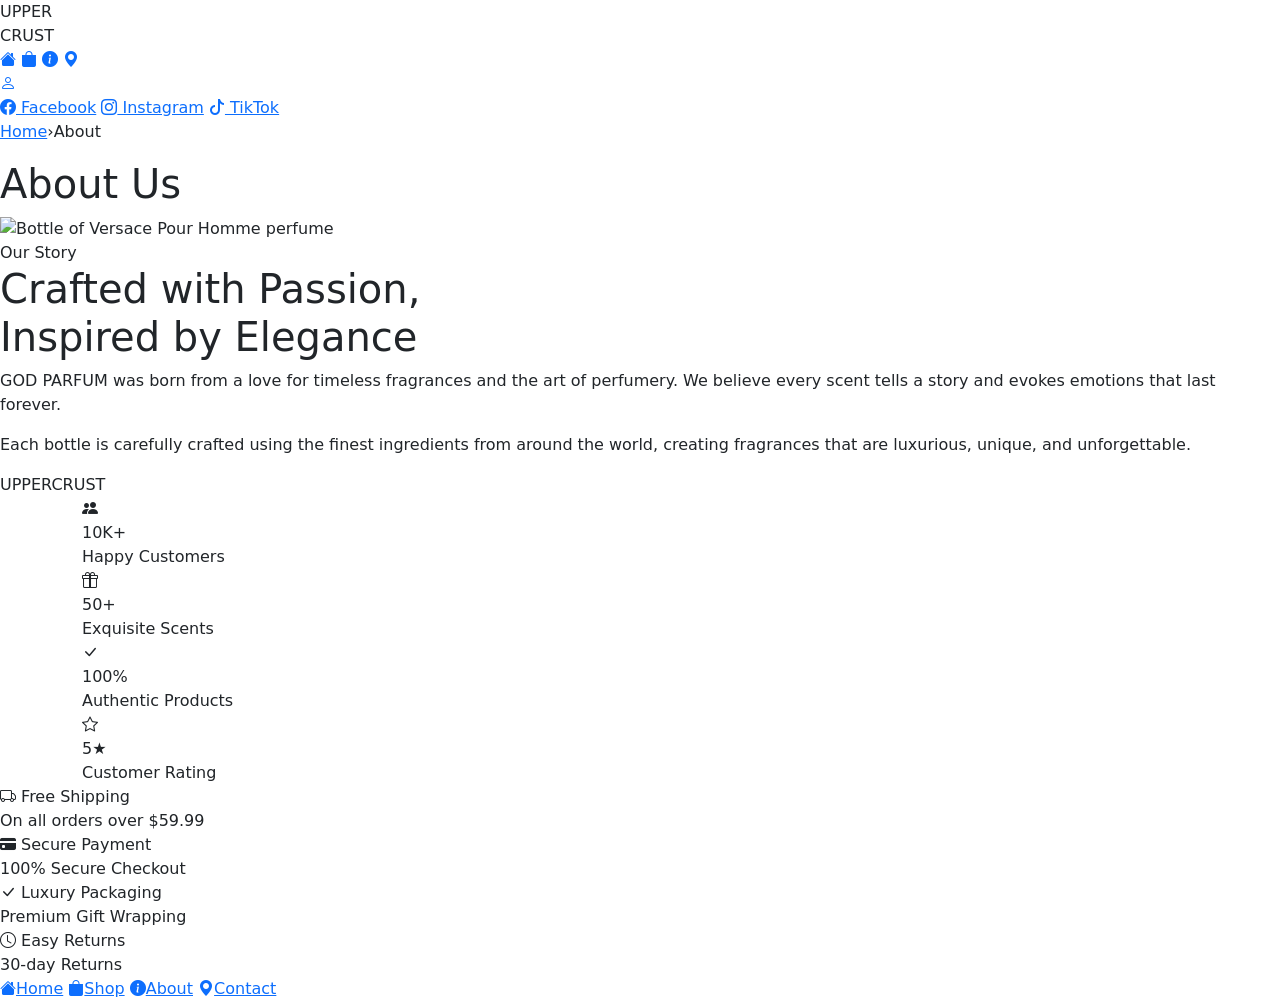
==== about.html @ 61311f9f "Add files via upload" ====
<!DOCTYPE html>
<html lang="en">
<head>
    <meta charset="UTF-8">
    <meta name="viewport" content="width=device-width, initial-scale=1.0">
    <title>ABOUT ~ Find Your Signature Scent</title>
    <link rel="preconnect" href="https://fonts.googleapis.com">
    <link rel="preconnect" href="https://fonts.gstatic.com" crossorigin>
    <link href="https://fonts.googleapis.com/css2?family=Cormorant+Garamond:wght@500;600;700&family=Jost:wght@300;400;500;600&display=swap" rel="stylesheet">
    <link href="https://fonts.googleapis.com/css2?family=Montserrat:ital,wght@0,100..900;1,100..900&family=Poppins:wght@400;500;600;700&family=Roboto:ital,wght@0,100..900;1,100..900&display=swap" rel="stylesheet">
    <link rel="stylesheet" href="https://cdn.jsdelivr.net/npm/bootstrap-icons@1.11.3/font/bootstrap-icons.min.css">
    <link href="https://cdn.jsdelivr.net/npm/bootstrap@5.3.3/dist/css/bootstrap.min.css" rel="stylesheet" integrity="sha384-QWTKZyjpPEjISv5WaRU9OFeRpok6YctnYmDr5pNlyT2bRjXh0JMhjY6hW+ALEwIH" crossorigin="anonymous">
    <link rel="stylesheet" href="./Style/styles.css">
    <link rel="stylesheet" href="./Style/index.css">
    <link rel="stylesheet" href="./Style/about.css">
</head>
<body>
    <header class="header">
        <div class="logo">
            <div class="top">UPPER</div>
            <div class="bottom">CRUST</div>
        </div>
        <nav class="main-nav">
            <a href="index.html" title="Home"><i class="bi bi-house-fill"></i></a>
            <a href="shop.html" title="Shop"><i class="bi bi-bag-fill"></i></a>
            <a href="about.html" title="About"><i class="bi bi-info-circle-fill"></i></a>
            <a href="contact.html" title="Contact"><i class="bi bi-geo-alt-fill"></i></a>
        </nav>
        <div class="icon">
            <div class="user-menu-container">
                <a href="#" class="user-acc"><i class="bi bi-person"></i></a>
                <div class="user-dropdown">
                    <a href="https://www.facebook.com" target="_blank"><i class="bi bi-facebook"></i> Facebook</a>
                    <a href="https://www.instagram.com" target="_blank"><i class="bi bi-instagram"></i> Instagram</a>
                    <a href="https://www.tiktok.com" target="_blank"><i class="bi bi-tiktok"></i> TikTok</a>
                </div>
            </div>
        </div>
    </header>

    <div class="about-container">
        <p class="move">
            <a href="index.html">Home</a><span class="next">›</span><span class="current">About</span>
        </p>
        <h1 class="page-title">About Us</h1>

        <div class="about-hero">
            <div class="about-img">
                <img src="./assets/images/Versace Pour Homme.webp" alt="Bottle of Versace Pour Homme perfume">
            </div>
            <div class="about-text">
                <span class="story">Our Story</span>
                <h1>Crafted with Passion,<br>Inspired by Elegance</h1>
                <p>GOD PARFUM was born from a love for timeless fragrances and the art of perfumery. We believe every scent tells a story and evokes emotions that last forever.</p>
                <p>Each bottle is carefully crafted using the finest ingredients from around the world, creating fragrances that are luxurious, unique, and unforgettable.</p>
                <div class="signature">UPPERCRUST</div>
            </div>
        </div>
    </div>

    <section class="stats-bar">
        <div class="container">
            <div class="stats-grid">
            <div class="stat">
                <div class="stat-icon">
                    <i class="bi bi-people-fill"></i>                
                </div>
                <div class="stat-num">10K+</div>
                <div class="stat-label">Happy Customers</div>
            </div>
            <div class="stat">
                <div class="stat-icon">
                    <i class="bi bi-gift"></i>                  
                </div>
                <div class="stat-num">50+</div>
                <div class="stat-label">Exquisite Scents</div>
            </div>
            <div class="stat">
                <div class="stat-icon">
                    <i class="bi bi-check-lg"></i>
                </div>
                <div class="stat-num">100%</div>
                <div class="stat-label">Authentic Products</div>
            </div>
            <div class="stat">
                <div class="stat-icon">
                    <i class="bi bi-star"></i>
                </div>
                <div class="stat-num">5★</div>
                <div class="stat-label">Customer Rating</div>
            </div>
            </div>
        </div>
    </section>


    <footer class="footer">
        <div class="footer-container">
            <div class="feature">
                <i class="bi bi-truck" width="26" height="26"></i>
                Free Shipping <br> On all orders over $59.99
            </div>
            <div class="feature">
                <i class="bi bi-credit-card-fill" width="26" height="26"></i>
                Secure Payment <br> 100% Secure Checkout
            </div>
            <div class="feature">
                <i class="bi bi-check-lg" width="26" height="26"></i>
                Luxury Packaging  <br> Premium Gift Wrapping
            </div>
            <div class="feature">
                <i class="bi bi-clock" width="26" height="26"></i>
                Easy Returns <br> 30-day Returns
            </div>
        </div>
    </footer>
    <nav class="bottom-nav">
        <a href="index.html" title="Home"><i class="bi bi-house-fill"></i><span>Home</span></a>
        <a href="shop.html" title="Shop"><i class="bi bi-bag-fill"></i><span>Shop</span></a>
        <a href="about.html" class="active" title="About"><i class="bi bi-info-circle-fill"></i><span>About</span></a>
        <a href="contact.html" title="Contact"><i class="bi bi-geo-alt-fill"></i><span>Contact</span></a>
    </nav>
    <script src="./javascript/main.js"></script>
    <script src="./javascript/about.js"></script>
</body>
</html>
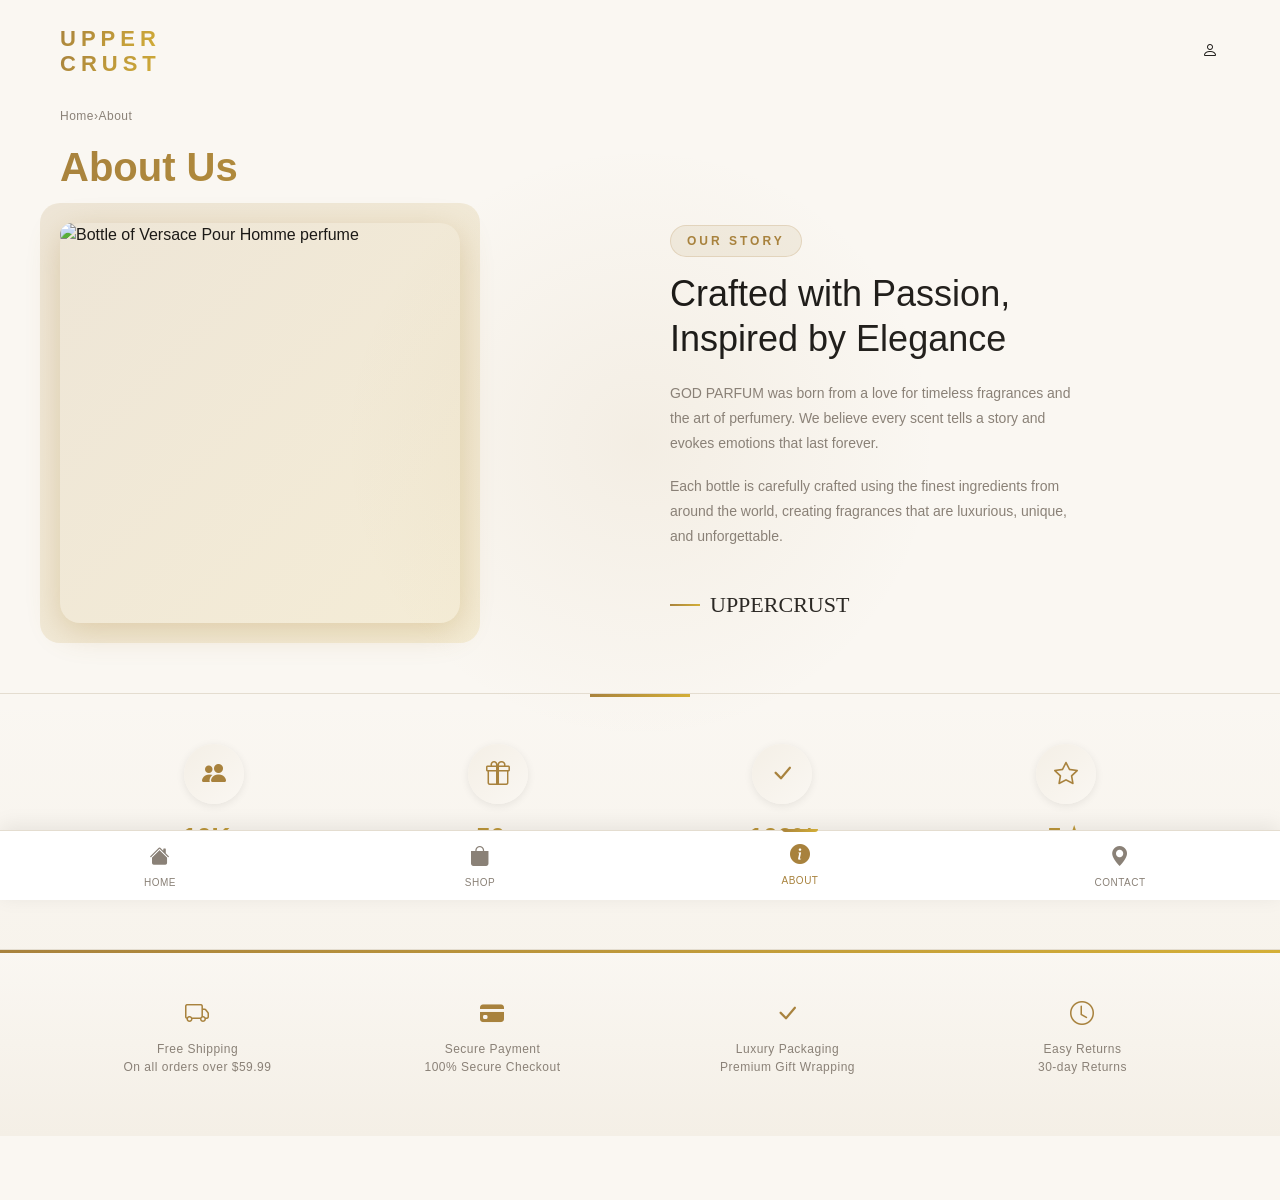
==== commit 67bfa0f5: "Fix HTML formatting and update stylesheets" ====
--- a/about.html
+++ b/about.html
@@ -10,9 +10,9 @@
     <link href="https://fonts.googleapis.com/css2?family=Montserrat:ital,wght@0,100..900;1,100..900&family=Poppins:wght@400;500;600;700&family=Roboto:ital,wght@0,100..900;1,100..900&display=swap" rel="stylesheet">
     <link rel="stylesheet" href="https://cdn.jsdelivr.net/npm/bootstrap-icons@1.11.3/font/bootstrap-icons.min.css">
     <link href="https://cdn.jsdelivr.net/npm/bootstrap@5.3.3/dist/css/bootstrap.min.css" rel="stylesheet" integrity="sha384-QWTKZyjpPEjISv5WaRU9OFeRpok6YctnYmDr5pNlyT2bRjXh0JMhjY6hW+ALEwIH" crossorigin="anonymous">
-    <link rel="stylesheet" href="./Style/styles.css">
-    <link rel="stylesheet" href="./Style/index.css">
-    <link rel="stylesheet" href="./Style/about.css">
+    <link rel="stylesheet" href="./styles.css">
+    <link rel="stylesheet" href="./index.css">
+    <link rel="stylesheet" href="./about.css">
 </head>
 <body>
     <header class="header">
@@ -120,7 +120,7 @@
         <a href="about.html" class="active" title="About"><i class="bi bi-info-circle-fill"></i><span>About</span></a>
         <a href="contact.html" title="Contact"><i class="bi bi-geo-alt-fill"></i><span>Contact</span></a>
     </nav>
-    <script src="./javascript/main.js"></script>
-    <script src="./javascript/about.js"></script>
+    <script src="./main.js"></script>
+    <script src="./about.js"></script>
 </body>
-</html>+</html>
--- a/styles.css
+++ b/styles.css
@@ -0,0 +1,576 @@
+* {
+    margin: 0;
+    padding: 0;
+    box-sizing: border-box;
+}
+
+:root {
+    --primary-gold: #a8823d;
+    --dark: #1c1a17;
+    --light: #faf7f2;
+    --gray: #8a8177;
+    --white: #ffffff;
+    --gradient-gold: linear-gradient(135deg, #a8823d 0%, #d4af37 100%);
+    --gradient-dark: linear-gradient(135deg, #1c1a17 0%, #2b2824 100%);
+    --shadow-sm: 0 2px 8px rgba(0, 0, 0, 0.08);
+    --shadow-md: 0 8px 24px rgba(0, 0, 0, 0.12);
+    --shadow-lg: 0 18px 34px -18px rgba(30, 25, 15, 0.25);
+    --shadow-gold: 0 8px 32px rgba(168, 130, 61, 0.3);
+}
+
+body {
+    font-family: "Poppins", sans-serif;
+    color: #1c1a17;
+    background: #faf7f2;
+    overflow-x: hidden;
+    scroll-behavior: smooth;
+    padding-bottom: 64px;
+}
+
+
+
+/* Header Styles */
+.header {
+    display: flex;
+    align-items: center;
+    justify-content: space-between;
+    padding: 26px 40px;
+    max-width: 1240px;
+    margin: 0 auto;
+    position: sticky;
+    top: 0;
+    z-index: 1000;
+    background: transparent;
+    transition: all 0.3s ease;
+}
+
+.header.scrolled {
+    padding: 12px 40px;
+    background: rgba(251, 245, 235, 0.95);
+    backdrop-filter: blur(10px);
+    box-shadow: var(--shadow-md);
+}
+
+.logo {
+    font-family: "Cormorant Garamond", sans-serif;
+    letter-spacing: 3px;
+    line-height: 1.15;
+    cursor: pointer;
+    transition: transform 0.3s ease;
+}
+
+.logo:hover {
+    transform: scale(1.05);
+}
+
+.logo .top {
+    font-size: 22px;
+    font-weight: 600;
+    letter-spacing: 5px;
+    background: var(--gradient-gold);
+    -webkit-background-clip: text;
+    -webkit-text-fill-color: transparent;
+    background-clip: text;
+    transition: font-size 0.3s ease, letter-spacing 0.3s ease;
+}
+
+.logo .bottom {
+    font-size: 22px;
+    font-weight: 600;
+    letter-spacing: 5px;
+    background: var(--gradient-gold);
+    -webkit-background-clip: text;
+    -webkit-text-fill-color: transparent;
+    background-clip: text;
+    transition: font-size 0.3s ease, letter-spacing 0.3s ease;
+}
+
+.header.scrolled .logo .top,
+.header.scrolled .logo .bottom {
+    font-size: 18px;
+    letter-spacing: 4px;
+}
+
+/* Hide nav from header — it lives in the bottom bar now */
+.main-nav {
+    display: none;
+}
+
+/* ── Bottom Navigation Bar ── */
+.bottom-nav {
+    position: fixed;
+    bottom: 0;
+    left: 0;
+    right: 0;
+    z-index: 2000;
+    display: flex;
+    justify-content: space-around;
+    align-items: center;
+    height: 70px;
+    background: #ffffff;
+    border-top: 1px solid #e4ddd0;
+    box-shadow: 0 -4px 20px rgba(0, 0, 0, 0.08);
+}
+
+.bottom-nav a {
+    display: flex;
+    flex-direction: column;
+    align-items: center;
+    justify-content: center;
+    gap: 3px;
+    flex: 1;
+    height: 100%;
+    color: #8a8177;
+    text-decoration: none;
+    font-size: 20px;
+    transition: color 0.25s ease, transform 0.25s ease;
+    position: relative;
+}
+
+.bottom-nav a span {
+    font-size: 10px;
+    font-family: "Poppins", sans-serif;
+    font-weight: 500;
+    letter-spacing: 0.5px;
+    text-transform: uppercase;
+}
+
+.bottom-nav a::before {
+    content: '';
+    position: absolute;
+    top: 0;
+    left: 50%;
+    transform: translateX(-50%) scaleX(0);
+    width: 36px;
+    height: 3px;
+    border-radius: 0 0 4px 4px;
+    background: var(--gradient-gold);
+    transition: transform 0.25s ease;
+}
+
+.bottom-nav a:hover,
+.bottom-nav a.active {
+    color: #a8823d;
+    transform: translateY(-2px);
+}
+
+.bottom-nav a:hover::before,
+.bottom-nav a.active::before {
+    transform: translateX(-50%) scaleX(1);
+}
+
+.icon {
+    display: flex;
+    align-items: center;
+    gap: 22px;
+}
+
+.icon a {
+    width: 18px;
+    height: 18px;
+    background: none;
+    color: #1c1a17;
+    display: flex;
+    align-items: center;
+    transition: all 0.3s ease;
+    position: relative;
+}
+
+.icon a::before {
+    content: '';
+    position: absolute;
+    inset: -8px;
+    background: var(--gradient-gold);
+    border-radius: 50%;
+    opacity: 0;
+    transform: scale(0.5);
+    transition: all 0.3s ease;
+    z-index: -1;
+}
+
+.icon a:hover::before {
+    opacity: 0.1;
+    transform: scale(1);
+}
+
+.icon a:hover {
+    color: #a8823d;
+    transform: translateY(-2px);
+}
+
+.user-menu-container {
+    position: relative;
+}
+
+.user-dropdown {
+    position: absolute;
+    top: calc(100% + 20px);
+    right: 0;
+    background: #fff;
+    border-radius: 12px;
+    box-shadow: var(--shadow-md);
+    border: 1px solid #e4ddd0;
+    width: 200px;
+    padding: 10px;
+    z-index: 1001;
+    opacity: 0;
+    visibility: hidden;
+    transform: translateY(10px);
+    transition: all 0.3s ease;
+}
+
+.user-dropdown.active {
+    opacity: 1;
+    visibility: visible;
+    transform: translateY(0);
+}
+
+.user-dropdown::before {
+    content: '';
+    position: absolute;
+    top: -6px;
+    right: 15px;
+    width: 12px;
+    height: 12px;
+    background: #fff;
+    border-top: 1px solid #e4ddd0;
+    border-left: 1px solid #e4ddd0;
+    transform: rotate(45deg);
+}
+
+.user-dropdown a {
+    display: flex;
+    align-items: center;
+    gap: 12px;
+    padding: 12px 16px;
+    font-size: 14px;
+    color: #2b2824;
+    text-decoration: none;
+    border-radius: 8px;
+    transition: all 0.3s ease;
+}
+
+.user-dropdown a:hover {
+    background: #faf7f2;
+    color: var(--primary-gold);
+    transform: translateX(5px);
+}
+
+.move {
+    font-size: 12px;
+    color: #8a8177;
+    letter-spacing: 0.5px;
+    margin: 4px 0 18px;
+}
+
+.move a {
+    text-decoration: none;
+    color: #8a8177;
+    transition: color 0.3s ease;
+}
+
+.move a:hover {
+    color: #a8823d;
+}
+
+.page-title {
+    font-family: "Cormorant Garamond", sans-serif;
+    font-size: 40px;
+    font-weight: 600;
+    margin: 6px 0 2px;
+    background: var(--gradient-gold);
+    -webkit-background-clip: text;
+    -webkit-text-fill-color: transparent;
+    background-clip: text;
+}
+
+/* Footer Styles */
+.footer {
+    border-top: 1px solid #e4ddd0;
+    padding: 26px 0 40px;
+    background: linear-gradient(to bottom, #faf7f2, #f4efe6);
+    position: relative;
+    overflow: hidden;
+}
+
+.footer::before {
+    content: '';
+    position: absolute;
+    top: 0;
+    left: 0;
+    right: 0;
+    height: 3px;
+    background: var(--gradient-gold);
+}
+
+.footer-container {
+    display: grid;
+    grid-template-columns: repeat(4, 1fr);
+    gap: 20px;
+    text-align: center;
+    max-width: 1240px;
+    margin: 0 auto;
+    padding: 0 40px;
+}
+
+.footer .feature {
+    font-size: 12px;
+    color: #8a8177;
+    letter-spacing: 0.5px;
+    display: flex;
+    flex-direction: column;
+    align-items: center;
+    gap: 8px;
+    padding: 20px;
+    border-radius: 8px;
+    transition: all 0.3s ease;
+    position: relative;
+}
+
+.footer .feature::before {
+    content: '';
+    position: absolute;
+    inset: 0;
+    background: var(--gradient-gold);
+    border-radius: 8px;
+    opacity: 0;
+    transform: scale(0.9);
+    transition: all 0.3s ease;
+    z-index: -1;
+}
+
+.footer .feature:hover::before {
+    opacity: 0.05;
+    transform: scale(1);
+}
+
+.footer .feature:hover {
+    transform: translateY(-5px);
+    color: #1c1a17;
+}
+
+.footer .feature i {
+    color: #a8823d;
+    font-size: 24px;
+    transition: all 0.3s ease;
+}
+
+.footer .feature:hover i {
+    transform: scale(1.2) rotate(5deg);
+    color: #d4af37;
+}
+
+/* Animations */
+@keyframes fadeInUp {
+    from {
+        opacity: 0;
+        transform: translateY(30px);
+    }
+    to {
+        opacity: 1;
+        transform: translateY(0);
+    }
+}
+
+@keyframes fadeInLeft {
+    from {
+        opacity: 0;
+        transform: translateX(-30px);
+    }
+    to {
+        opacity: 1;
+        transform: translateX(0);
+    }
+}
+
+@keyframes fadeInRight {
+    from {
+        opacity: 0;
+        transform: translateX(30px);
+    }
+    to {
+        opacity: 1;
+        transform: translateX(0);
+    }
+}
+
+@keyframes shimmer {
+    0% {
+        background-position: -1000px 0;
+    }
+    100% {
+        background-position: 1000px 0;
+    }
+}
+
+@keyframes float {
+    0%, 100% {
+        transform: translateY(0);
+    }
+    50% {
+        transform: translateY(-10px);
+    }
+}
+
+@keyframes pulse {
+    0%, 100% {
+        transform: scale(1);
+    }
+    50% {
+        transform: scale(1.05);
+    }
+}
+
+/* Utility Classes */
+.fade-in-up {
+    animation: fadeInUp 0.8s ease-out;
+}
+
+.fade-in-left {
+    animation: fadeInLeft 0.8s ease-out;
+}
+
+.fade-in-right {
+    animation: fadeInRight 0.8s ease-out;
+}
+
+/* Button Enhancements */
+.btn {
+    position: relative;
+    overflow: hidden;
+    transition: all 0.3s ease;
+    z-index: 1;
+}
+
+.btn::before {
+    content: '';
+    position: absolute;
+    top: 50%;
+    left: 50%;
+    width: 0;
+    height: 0;
+    border-radius: 50%;
+    background: rgba(255, 255, 255, 0.2);
+    transform: translate(-50%, -50%);
+    transition: width 0.6s, height 0.6s;
+    z-index: -1;
+}
+
+.btn:hover::before {
+    width: 300px;
+    height: 300px;
+}
+
+.btn:active {
+    transform: scale(0.95);
+}
+
+/* Link Hover Effects */
+a {
+    position: relative;
+}
+
+/* Card Hover Effects */
+.product-card,
+.feature-card {
+    position: relative;
+}
+
+.product-card::before,
+.feature-card::before {
+    content: '';
+    position: absolute;
+    inset: 0;
+    background: var(--gradient-gold);
+    opacity: 0;
+    transition: opacity 0.3s ease;
+    z-index: 0;
+    pointer-events: none;
+}
+
+.product-card:hover::before,
+.feature-card:hover::before {
+    opacity: 0.03;
+}
+
+/* Image Hover Zoom */
+.product-img img,
+.feature-img img,
+.hero-img img {
+    transition: transform 0.5s ease;
+}
+
+.product-card:hover .product-img img,
+.feature-card:hover .feature-img img {
+    transform: scale(1.08);
+}
+
+/* Loading Animation */
+.loading {
+    position: fixed;
+    inset: 0;
+    background: var(--light);
+    display: flex;
+    align-items: center;
+    justify-content: center;
+    z-index: 9999;
+    transition: opacity 0.5s ease, visibility 0.5s ease;
+}
+
+.loading.hidden {
+    opacity: 0;
+    visibility: hidden;
+}
+
+.loading-spinner {
+    width: 50px;
+    height: 50px;
+    border: 3px solid #e4ddd0;
+    border-top-color: var(--primary-gold);
+    border-radius: 50%;
+    animation: spin 1s linear infinite;
+}
+
+@keyframes spin {
+    to {
+        transform: rotate(360deg);
+    }
+}
+
+/* Responsive Design */
+@media (max-width: 768px) {
+    .header {
+        flex-wrap: wrap;
+        padding: 20px;
+    }
+
+    .main-nav {
+        order: 3;
+        width: 100%;
+        justify-content: center;
+        gap: 20px;
+        margin-top: 20px;
+    }
+
+    .hero-container {
+        grid-template-columns: 1fr;
+    }
+
+    .product-grid {
+        grid-template-columns: repeat(2, 1fr);
+    }
+
+    .footer-container {
+        grid-template-columns: repeat(2, 1fr);
+    }
+}
+
+@media (max-width: 480px) {
+    .product-grid {
+        grid-template-columns: 1fr;
+    }
+
+    .footer-container {
+        grid-template-columns: 1fr;
+    }
+}
--- a/index.css
+++ b/index.css
@@ -0,0 +1,640 @@
+.hero {
+    padding: 10px 40px 60px;
+    max-width: 1240px;
+    margin: 0 auto;
+    position: relative;
+}
+
+.hero-container {
+    display: grid;
+    grid-template-columns: 1fr 1fr;
+    gap: 40px;
+    align-items: center;
+    background: linear-gradient(120deg, #faf7f2, #f4efe6);
+    border-radius: 20px;
+    overflow: hidden;
+    position: relative;
+    box-shadow: var(--shadow-lg);
+    animation: fadeInUp 1s ease-out;
+}
+
+.hero-container::before {
+    content: '';
+    position: absolute;
+    top: -50%;
+    right: -50%;
+    width: 200%;
+    height: 200%;
+    background: radial-gradient(circle, rgba(168, 130, 61, 0.08) 0%, transparent 70%);
+    animation: float 6s ease-in-out infinite;
+    pointer-events: none;
+}
+
+.hero-text {
+    padding: 40px 10px 10px 40px;
+    position: relative;
+    z-index: 2;
+    animation: fadeInLeft 1s ease-out;
+}
+
+.hero-text span {
+    color: #a8823d;
+    font-size: 12px;
+    letter-spacing: 3px;
+    text-transform: uppercase;
+    margin-bottom: 14px;
+    display: block;
+    font-weight: 600;
+    animation: fadeInUp 0.8s ease-out 0.2s both;
+}
+
+.hero-text h1 {
+    font-family: "Cormorant Garamond", sans-serif;
+    font-size: 50px;
+    line-height: 1;
+    font-weight: 600;
+    margin: 0 0 18px;
+    text-transform: uppercase;
+    background: var(--gradient-dark);
+    -webkit-background-clip: text;
+    -webkit-text-fill-color: transparent;
+    background-clip: text;
+    animation: fadeInUp 0.8s ease-out 0.4s both;
+}
+
+.hero-text .hero-line {
+    width: 60px;
+    height: 2px;
+    background: var(--gradient-gold);
+    margin: 0 0 20px;
+    border: none;
+    animation: fadeInUp 0.8s ease-out 0.6s both;
+    position: relative;
+}
+
+.hero-text .hero-line::after {
+    content: '';
+    position: absolute;
+    top: 0;
+    left: 0;
+    width: 100%;
+    height: 100%;
+    background: var(--gradient-gold);
+    animation: shimmer 2s infinite;
+}
+
+.hero-text p {
+    color: #8a8177;
+    font-size: 15px;
+    line-height: 1.7;
+    max-width: 380px;
+    margin: 0 0 30px;
+    animation: fadeInUp 0.8s ease-out 0.8s both;
+}
+
+.hero-text .btn {
+    font-weight: 600;
+    padding: 14px 32px;
+    background: var(--gradient-dark);
+    color: #faf7f2;
+    border: none;
+    border-radius: 8px;
+    font-size: 14px;
+    letter-spacing: 1px;
+    text-transform: uppercase;
+    box-shadow: var(--shadow-md);
+    animation: fadeInUp 0.8s ease-out 1s both;
+    position: relative;
+    overflow: hidden;
+}
+
+.hero-text .btn::before {
+    content: '';
+    position: absolute;
+    top: 50%;
+    left: 50%;
+    width: 0;
+    height: 0;
+    border-radius: 50%;
+    background: var(--gradient-gold);
+    transform: translate(-50%, -50%);
+    transition: width 0.6s, height 0.6s;
+    z-index: -1;
+}
+
+.hero-text .btn:hover::before {
+    width: 400px;
+    height: 400px;
+}
+
+.hero-text .btn:hover {
+    box-shadow: var(--shadow-gold);
+    transform: translateY(-2px);
+}
+
+.hero-right {
+    position: relative;
+    animation: fadeInRight 1s ease-out;
+}
+
+.hero-right .hero-img {
+    width: 400px;
+    height: 400px;
+    margin: 0 auto;
+    position: relative;
+    border-radius: 50%;
+    overflow: hidden;
+    box-shadow: var(--shadow-gold);
+    animation: float 4s ease-in-out infinite;
+}
+
+.hero-right .hero-img::before {
+    content: '';
+    position: absolute;
+    inset: -10px;
+    border-radius: 50%;
+    background: var(--gradient-gold);
+    opacity: 0.2;
+    animation: pulse 2s ease-in-out infinite;
+    z-index: -1;
+}
+
+.hero-right .hero-img img {
+    width: 100%;
+    height: 100%;
+    object-fit: cover;
+    box-shadow: 0 0 2px rgba(0, 0, 0, 0.02);
+    transition: transform 0.5s ease;
+}
+
+.hero-right:hover .hero-img img {
+    transform: scale(1.1);
+}
+
+.feature-container {
+    max-width: 1240px;
+    margin: 0 auto;
+    padding: 0 40px;
+}
+
+.feature-title {
+    text-align: center;
+    margin: 70px 0 40px;
+    animation: fadeInUp 0.8s ease-out;
+}
+
+.feature-title h2 {
+    font-family: "Cormorant Garamond", sans-serif;
+    font-size: 30px;
+    letter-spacing: 2px;
+    font-weight: 600;
+    margin: 0 0 8px;
+    background: var(--gradient-gold);
+    -webkit-background-clip: text;
+    -webkit-text-fill-color: transparent;
+    background-clip: text;
+}
+
+.feature-title .line {
+    width: 46px;
+    height: 2px;
+    background: var(--gradient-gold);
+    border: none;
+    margin: 0 auto;
+    position: relative;
+}
+
+.feature-title .line::after {
+    content: '';
+    position: absolute;
+    top: 0;
+    left: 0;
+    width: 100%;
+    height: 100%;
+    background: var(--gradient-gold);
+    animation: shimmer 2s infinite;
+}
+
+.feature-container .feature-flex {
+    display: flex;
+    justify-content: space-evenly;
+    align-items: center;
+    gap: 30px;
+}
+
+.feature-flex .feature-card {
+    display: flex;
+    flex-direction: column;
+    gap: 20px;
+    text-decoration: none;
+    text-align: center;
+    color: #1c1a17;
+    padding: 20px;
+    border-radius: 16px;
+    background: #fff;
+    box-shadow: var(--shadow-sm);
+    transition: all 0.4s ease;
+    position: relative;
+    overflow: hidden;
+    flex: 1;
+    max-width: 350px;
+}
+
+.feature-card::before {
+    content: '';
+    position: absolute;
+    top: -50%;
+    left: -50%;
+    width: 200%;
+    height: 200%;
+    background: radial-gradient(circle, rgba(168, 130, 61, 0.1) 0%, transparent 70%);
+    opacity: 0;
+    transition: opacity 0.4s ease;
+}
+
+.feature-card:hover::before {
+    opacity: 1;
+}
+
+.feature-card:hover {
+    transform: translateY(-10px);
+    box-shadow: var(--shadow-lg);
+}
+
+.feature-card .feature-img {
+    width: 100%;
+    height: 300px;
+    border-radius: 12px;
+    overflow: hidden;
+    position: relative;
+}
+
+.feature-card .feature-img::after {
+    content: '';
+    position: absolute;
+    inset: 0;
+    background: linear-gradient(to bottom, transparent 60%, rgba(0, 0, 0, 0.3) 100%);
+    opacity: 0;
+    transition: opacity 0.4s ease;
+}
+
+.feature-card:hover .feature-img::after {
+    opacity: 1;
+}
+
+.feature-card .feature-img img {
+    width: 100%;
+    height: 100%;
+    object-fit: cover;
+    background: transparent;
+    transition: transform 0.6s ease;
+}
+
+.feature-card:hover .feature-img img {
+    transform: scale(1.1);
+}
+
+.feature-card h3 {
+    font-family: "Cormorant Garamond", sans-serif;
+    font-size: 17px;
+    letter-spacing: 2px;
+    margin: 0 0 4px;
+    position: relative;
+    z-index: 1;
+}
+
+.feature-card .explore {
+    font-size: 12px;
+    color: #a8823d;
+    letter-spacing: 1px;
+    font-weight: 600;
+    position: relative;
+    z-index: 1;
+    transition: all 0.3s ease;
+}
+
+.feature-card:hover .explore {
+    letter-spacing: 2px;
+    color: #d4af37;
+}
+
+.product-grid {
+    display: grid;
+    grid-template-columns: repeat(4, 1fr);
+    gap: 24px;
+    margin-bottom: 18px;
+}
+
+.product-card {
+    display: flex;
+    flex-direction: column;
+    align-items: start;
+    gap: 12px;
+    background: #fff;
+    border: 1px solid #e4ddd0;
+    border-radius: 12px;
+    overflow: hidden;
+    transition: all 0.4s ease;
+    position: relative;
+    box-shadow: var(--shadow-sm);
+}
+
+.product-card::before {
+    content: '';
+    position: absolute;
+    top: 0;
+    left: 0;
+    right: 0;
+    height: 3px;
+    background: var(--gradient-gold);
+    transform: scaleX(0);
+    transition: transform 0.4s ease;
+}
+
+.product-card:hover::before {
+    transform: scaleX(1);
+}
+
+.product-card:hover {
+    box-shadow: var(--shadow-lg);
+    transform: translateY(-8px);
+    border-color: #d4af37;
+}
+
+.product-card .product-img {
+    width: 100%;
+    height: 300px;
+    overflow: hidden;
+    position: relative;
+    background: #faf7f2;
+}
+
+.product-card .product-img::after {
+    content: '';
+    position: absolute;
+    inset: 0;
+    background: linear-gradient(to bottom, transparent 70%, rgba(0, 0, 0, 0.05) 100%);
+    opacity: 0;
+    transition: opacity 0.4s ease;
+}
+
+.product-card:hover .product-img::after {
+    opacity: 1;
+}
+
+.product-card .product-img img {
+    width: 100%;
+    height: 100%;
+    object-fit: contain;
+    background: #faf7f2;
+    transition: transform 0.6s ease;
+}
+
+.product-card:hover .product-img img {
+    transform: scale(1.08);
+}
+
+.product-info {
+    padding: 16px 18px;
+    position: relative;
+    z-index: 1;
+}
+
+.product-info h3 {
+    font-family: "Poppins", sans-serif;
+    font-size: 15px;
+    font-weight: 600;
+    margin-bottom: 8px;
+    letter-spacing: 0.5px;
+    transition: color 0.3s ease;
+}
+
+.product-card:hover .product-info h3 {
+    color: #a8823d;
+}
+
+.product-info .stars {
+    color: #c9a45f;
+    font-size: 12px;
+    letter-spacing: 2px;
+    margin-bottom: 8px;
+    transition: transform 0.3s ease;
+}
+
+.product-card:hover .stars {
+    transform: scale(1.1);
+}
+
+.product-info .price {
+    font-family: "Poppins", sans-serif;
+    font-size: 15px;
+    font-weight: 600;
+    background: var(--gradient-gold);
+    -webkit-background-clip: text;
+    -webkit-text-fill-color: transparent;
+    background-clip: text;
+}
+
+.view-all {
+    text-align: center;
+    margin: 44px 0 20px;
+    animation: fadeInUp 0.8s ease-out;
+}
+
+.view-all .view-all-btn {
+    font-family: "Cormorant Garamond", sans-serif;
+    font-size: 20px;
+    border: 2px solid #8a8177;
+    border-radius: 8px;
+    text-decoration: none;
+    color: #1c1a17;
+    padding: 12px 28px;
+    font-weight: 500;
+    transition: all 0.4s ease;
+    position: relative;
+    overflow: hidden;
+    background: transparent;
+    display: inline-block;
+}
+
+.view-all-btn::before {
+    content: '';
+    position: absolute;
+    top: 50%;
+    left: 50%;
+    width: 0;
+    height: 0;
+    border-radius: 50%;
+    background: var(--gradient-gold);
+    transform: translate(-50%, -50%);
+    transition: width 0.6s, height 0.6s;
+    z-index: -1;
+}
+
+.view-all-btn:hover::before {
+    width: 400px;
+    height: 400px;
+}
+
+.view-all-btn:hover {
+    background: var(--gradient-gold);
+    color: #fff;
+    border-color: #a8823d;
+    transform: translateY(-3px);
+    box-shadow: var(--shadow-gold);
+}
+
+.view-all-btn:active {
+    transform: translateY(-1px);
+}
+
+/* Scroll Animations */
+@keyframes fadeInUp {
+    from {
+        opacity: 0;
+        transform: translateY(30px);
+    }
+    to {
+        opacity: 1;
+        transform: translateY(0);
+    }
+}
+
+@keyframes fadeInLeft {
+    from {
+        opacity: 0;
+        transform: translateX(-30px);
+    }
+    to {
+        opacity: 1;
+        transform: translateX(0);
+    }
+}
+
+@keyframes fadeInRight {
+    from {
+        opacity: 0;
+        transform: translateX(30px);
+    }
+    to {
+        opacity: 1;
+        transform: translateX(0);
+    }
+}
+
+@keyframes shimmer {
+    0% {
+        background-position: -1000px 0;
+    }
+    100% {
+        background-position: 1000px 0;
+    }
+}
+
+@keyframes float {
+    0%, 100% {
+        transform: translateY(0);
+    }
+    50% {
+        transform: translateY(-10px);
+    }
+}
+
+@keyframes pulse {
+    0%, 100% {
+        transform: scale(1);
+    }
+    50% {
+        transform: scale(1.05);
+    }
+}
+
+/* Responsive Design */
+@media (max-width: 1024px) {
+    .product-grid {
+        grid-template-columns: repeat(2, 1fr);
+    }
+}
+
+@media (max-width: 768px) {
+    .hero {
+        padding: 10px 20px 40px;
+    }
+
+    .hero-container {
+        grid-template-columns: 1fr;
+        gap: 30px;
+    }
+
+    .hero-text {
+        padding: 30px 20px;
+        text-align: center;
+    }
+
+    .hero-text h1 {
+        font-size: 36px;
+    }
+
+    .hero-right .hero-img {
+        width: 280px;
+        height: 280px;
+    }
+
+    .feature-container {
+        padding: 0 20px;
+    }
+
+    .feature-flex {
+        flex-direction: column;
+    }
+
+    .feature-flex .feature-card {
+        max-width: 100%;
+    }
+
+    .product-grid {
+        grid-template-columns: repeat(2, 1fr);
+        gap: 16px;
+    }
+
+    .feature-card .feature-img,
+    .product-card .product-img {
+        height: 220px;
+    }
+
+    .footer-container {
+        grid-template-columns: repeat(2, 1fr);
+    }
+}
+
+@media (max-width: 480px) {
+    .hero-text h1 {
+        font-size: 28px;
+    }
+
+    .hero-right .hero-img {
+        width: 220px;
+        height: 220px;
+    }
+
+    .product-grid {
+        grid-template-columns: repeat(2, 1fr);
+    }
+
+    .feature-card .feature-img {
+        height: 220px;
+    }
+
+    .product-card .product-img {
+        height: 260px;
+    }
+
+    .footer-container {
+        grid-template-columns: 1fr;
+    }
+
+    .main-nav {
+        gap: 15px;
+        font-size: 11px;
+    }
+}
--- a/about.css
+++ b/about.css
@@ -0,0 +1,680 @@
+.about-container {
+    max-width: 1240px;
+    margin: 0 auto;
+    padding: 0 40px;
+    animation: fadeInUp 0.8s ease-out;
+}
+
+.about-hero {
+    display: grid;
+    grid-template-columns: 1fr 1fr;
+    gap: 60px;
+    align-items: center;
+    padding: 30px 0 70px;
+    position: relative;
+}
+
+.about-hero::before {
+    content: '';
+    position: absolute;
+    top: 50%;
+    left: 50%;
+    transform: translate(-50%, -50%);
+    width: 600px;
+    height: 600px;
+    background: radial-gradient(circle, rgba(168, 130, 61, 0.08) 0%, transparent 70%);
+    pointer-events: none;
+    z-index: -1;
+}
+
+.about-img {
+    width: 100%;
+    max-width: 400px;
+    height: 400px;
+    position: relative;
+    animation: fadeInLeft 1s ease-out;
+}
+
+.about-img::before {
+    content: '';
+    position: absolute;
+    inset: -20px;
+    border-radius: 20px;
+    background: var(--gradient-gold);
+    opacity: 0.15;
+    z-index: -1;
+    animation: float 4s ease-in-out infinite;
+}
+
+.about-img::after {
+    content: '';
+    position: absolute;
+    inset: 0;
+    border-radius: 20px;
+    box-shadow: var(--shadow-gold);
+    z-index: -2;
+}
+
+.about-img img {
+    width: 100%;
+    height: 100%;
+    object-fit: cover;
+    border-radius: 20px;
+    box-shadow: var(--shadow-lg);
+    transition: transform 0.6s ease;
+}
+
+.about-img:hover img {
+    transform: scale(1.05) rotate(1deg);
+}
+
+.about-text {
+    animation: fadeInRight 1s ease-out;
+}
+
+.about-text .story {
+    display: inline-block;
+    color: #a8823d;
+    font-size: 12px;
+    letter-spacing: 3px;
+    text-transform: uppercase;
+    margin-bottom: 14px;
+    font-weight: 600;
+    padding: 6px 16px;
+    background: rgba(168, 130, 61, 0.1);
+    border-radius: 20px;
+    border: 1px solid rgba(168, 130, 61, 0.2);
+}
+
+.about-text h1 {
+    font-family: "Cormorant Garamond", sans-serif;
+    font-size: 36px;
+    line-height: 1.25;
+    margin: 0 0 20px;
+    background: var(--gradient-dark);
+    -webkit-background-clip: text;
+    -webkit-text-fill-color: transparent;
+    background-clip: text;
+}
+
+.about-text p {
+    color: #8a8177;
+    line-height: 1.8;
+    font-size: 14px;
+    margin-bottom: 18px;
+    max-width: 420px;
+    transition: color 0.3s ease;
+}
+
+.about-text p:hover {
+    color: #1c1a17;
+}
+
+.about-text .signature {
+    font-family: "Brush Script Mt", cursive;
+    font-size: 22px;
+    margin-top: 20px;
+    color: #2b2824;
+    display: inline-block;
+    position: relative;
+    padding-left: 40px;
+}
+
+.about-text .signature::before {
+    content: '';
+    position: absolute;
+    left: 0;
+    top: 50%;
+    width: 30px;
+    height: 2px;
+    background: var(--gradient-gold);
+}
+
+.stats-bar {
+    border-top: 1px solid #e4ddd0;
+    padding: 50px 0 70px;
+    position: relative;
+    background: linear-gradient(to bottom, transparent, rgba(168, 130, 61, 0.03));
+}
+
+.stats-bar::before {
+    content: '';
+    position: absolute;
+    top: 0;
+    left: 50%;
+    transform: translateX(-50%);
+    width: 100px;
+    height: 3px;
+    background: var(--gradient-gold);
+}
+
+.stats-grid {
+    display: grid;
+    grid-template-columns: repeat(4, 1fr);
+    gap: 20px;
+    text-align: center;
+}
+
+.stat-item {
+    padding: 20px;
+    border-radius: 12px;
+    transition: all 0.4s ease;
+    position: relative;
+    overflow: hidden;
+}
+
+.stat-item::before {
+    content: '';
+    position: absolute;
+    inset: 0;
+    background: var(--gradient-gold);
+    opacity: 0;
+    transition: opacity 0.4s ease;
+    z-index: 0;
+}
+
+.stat-item:hover::before {
+    opacity: 0.05;
+}
+
+.stat-item:hover {
+    transform: translateY(-8px);
+}
+
+.stat-icon {
+    width: 60px;
+    height: 60px;
+    border-radius: 50%;
+    background: linear-gradient(135deg, #f4efe6, #faf7f2);
+    display: flex;
+    align-items: center;
+    justify-content: center;
+    margin: 0 auto 14px;
+    color: #a8823d;
+    font-size: 24px;
+    position: relative;
+    z-index: 1;
+    box-shadow: var(--shadow-sm);
+    transition: all 0.4s ease;
+}
+
+.stat-item:hover .stat-icon {
+    background: var(--gradient-gold);
+    color: #fff;
+    transform: scale(1.1) rotate(5deg);
+    box-shadow: var(--shadow-gold);
+}
+
+.stat-num {
+    font-family: "Cormorant Garamond", sans-serif;
+    font-size: 26px;
+    font-weight: 600;
+    background: var(--gradient-gold);
+    -webkit-background-clip: text;
+    -webkit-text-fill-color: transparent;
+    background-clip: text;
+    position: relative;
+    z-index: 1;
+}
+
+.stat-label {
+    font-size: 12px;
+    color: #8a8177;
+    letter-spacing: 0.5px;
+    margin-top: 4px;
+    position: relative;
+    z-index: 1;
+    transition: color 0.3s ease;
+}
+
+.stat-item:hover .stat-label {
+    color: #1c1a17;
+}
+
+/* Values Section */
+.values-section {
+    padding: 70px 0;
+    text-align: center;
+}
+
+.values-title {
+    font-family: "Cormorant Garamond", sans-serif;
+    font-size: 30px;
+    letter-spacing: 2px;
+    font-weight: 600;
+    margin: 0 0 8px;
+    background: var(--gradient-gold);
+    -webkit-background-clip: text;
+    -webkit-text-fill-color: transparent;
+    background-clip: text;
+    animation: fadeInUp 0.8s ease-out;
+}
+
+.values-subtitle {
+    color: #8a8177;
+    font-size: 14px;
+    margin-bottom: 50px;
+    animation: fadeInUp 0.8s ease-out 0.2s both;
+}
+
+.values-grid {
+    display: grid;
+    grid-template-columns: repeat(3, 1fr);
+    gap: 30px;
+}
+
+.value-card {
+    padding: 40px 30px;
+    background: #fff;
+    border-radius: 16px;
+    box-shadow: var(--shadow-sm);
+    border: 1px solid #e4ddd0;
+    transition: all 0.4s ease;
+    position: relative;
+    overflow: hidden;
+}
+
+.value-card::before {
+    content: '';
+    position: absolute;
+    top: 0;
+    left: 0;
+    right: 0;
+    height: 4px;
+    background: var(--gradient-gold);
+    transform: scaleX(0);
+    transition: transform 0.4s ease;
+}
+
+.value-card:hover::before {
+    transform: scaleX(1);
+}
+
+.value-card:hover {
+    transform: translateY(-10px);
+    box-shadow: var(--shadow-lg);
+    border-color: #d4af37;
+}
+
+.value-icon {
+    width: 70px;
+    height: 70px;
+    margin: 0 auto 20px;
+    background: linear-gradient(135deg, #f4efe6, #faf7f2);
+    border-radius: 50%;
+    display: flex;
+    align-items: center;
+    justify-content: center;
+    font-size: 32px;
+    color: #a8823d;
+    transition: all 0.4s ease;
+}
+
+.value-card:hover .value-icon {
+    background: var(--gradient-gold);
+    color: #fff;
+    transform: scale(1.1) rotate(10deg);
+    box-shadow: var(--shadow-gold);
+}
+
+.value-card h3 {
+    font-family: "Cormorant Garamond", sans-serif;
+    font-size: 20px;
+    margin-bottom: 12px;
+    letter-spacing: 1px;
+    transition: color 0.3s ease;
+}
+
+.value-card:hover h3 {
+    color: #a8823d;
+}
+
+.value-card p {
+    color: #8a8177;
+    font-size: 13px;
+    line-height: 1.7;
+}
+
+/* Team Section */
+.team-section {
+    padding: 70px 0;
+    text-align: center;
+}
+
+.team-title {
+    font-family: "Cormorant Garamond", sans-serif;
+    font-size: 30px;
+    letter-spacing: 2px;
+    font-weight: 600;
+    margin: 0 0 8px;
+    background: var(--gradient-gold);
+    -webkit-background-clip: text;
+    -webkit-text-fill-color: transparent;
+    background-clip: text;
+    animation: fadeInUp 0.8s ease-out;
+}
+
+.team-subtitle {
+    color: #8a8177;
+    font-size: 14px;
+    margin-bottom: 50px;
+    animation: fadeInUp 0.8s ease-out 0.2s both;
+}
+
+.team-grid {
+    display: grid;
+    grid-template-columns: repeat(4, 1fr);
+    gap: 30px;
+}
+
+.team-card {
+    background: #fff;
+    border-radius: 16px;
+    overflow: hidden;
+    box-shadow: var(--shadow-sm);
+    border: 1px solid #e4ddd0;
+    transition: all 0.4s ease;
+    position: relative;
+}
+
+.team-card::before {
+    content: '';
+    position: absolute;
+    top: 0;
+    left: 0;
+    right: 0;
+    height: 4px;
+    background: var(--gradient-gold);
+    transform: scaleX(0);
+    transition: transform 0.4s ease;
+}
+
+.team-card:hover::before {
+    transform: scaleX(1);
+}
+
+.team-card:hover {
+    transform: translateY(-10px);
+    box-shadow: var(--shadow-lg);
+    border-color: #d4af37;
+}
+
+.team-img {
+    width: 100%;
+    height: 250px;
+    overflow: hidden;
+    position: relative;
+    background: #f4efe6;
+}
+
+.team-img img {
+    width: 100%;
+    height: 100%;
+    object-fit: cover;
+    transition: transform 0.6s ease;
+}
+
+.team-card:hover .team-img img {
+    transform: scale(1.1);
+}
+
+.team-info {
+    padding: 20px;
+    text-align: center;
+}
+
+.team-info h3 {
+    font-family: "Cormorant Garamond", sans-serif;
+    font-size: 18px;
+    margin-bottom: 4px;
+    transition: color 0.3s ease;
+}
+
+.team-card:hover .team-info h3 {
+    color: #a8823d;
+}
+
+.team-info .role {
+    font-size: 12px;
+    color: #a8823d;
+    letter-spacing: 1px;
+    text-transform: uppercase;
+    margin-bottom: 12px;
+}
+
+.team-social {
+    display: flex;
+    justify-content: center;
+    gap: 12px;
+}
+
+.team-social a {
+    width: 32px;
+    height: 32px;
+    border-radius: 50%;
+    background: #f4efe6;
+    display: flex;
+    align-items: center;
+    justify-content: center;
+    color: #8a8177;
+    text-decoration: none;
+    transition: all 0.3s ease;
+}
+
+.team-social a:hover {
+    background: var(--gradient-gold);
+    color: #fff;
+    transform: translateY(-3px);
+    box-shadow: var(--shadow-gold);
+}
+
+/* Timeline Section */
+.timeline-section {
+    padding: 70px 0;
+    text-align: center;
+}
+
+.timeline-title {
+    font-family: "Cormorant Garamond", sans-serif;
+    font-size: 30px;
+    letter-spacing: 2px;
+    font-weight: 600;
+    margin: 0 0 8px;
+    background: var(--gradient-gold);
+    -webkit-background-clip: text;
+    -webkit-text-fill-color: transparent;
+    background-clip: text;
+    animation: fadeInUp 0.8s ease-out;
+}
+
+.timeline-subtitle {
+    color: #8a8177;
+    font-size: 14px;
+    margin-bottom: 50px;
+    animation: fadeInUp 0.8s ease-out 0.2s both;
+}
+
+.timeline {
+    position: relative;
+    max-width: 800px;
+    margin: 0 auto;
+}
+
+.timeline::before {
+    content: '';
+    position: absolute;
+    left: 50%;
+    transform: translateX(-50%);
+    width: 2px;
+    height: 100%;
+    background: var(--gradient-gold);
+    opacity: 0.3;
+}
+
+.timeline-item {
+    display: flex;
+    justify-content: center;
+    align-items: center;
+    margin-bottom: 40px;
+    position: relative;
+    animation: fadeInUp 0.8s ease-out;
+}
+
+.timeline-item:nth-child(odd) {
+    flex-direction: row;
+}
+
+.timeline-item:nth-child(even) {
+    flex-direction: row-reverse;
+}
+
+.timeline-content {
+    width: 45%;
+    padding: 20px;
+    background: #fff;
+    border-radius: 12px;
+    box-shadow: var(--shadow-sm);
+    border: 1px solid #e4ddd0;
+    transition: all 0.4s ease;
+    position: relative;
+}
+
+.timeline-content:hover {
+    transform: translateY(-5px);
+    box-shadow: var(--shadow-lg);
+    border-color: #d4af37;
+}
+
+.timeline-content::before {
+    content: '';
+    position: absolute;
+    top: 0;
+    left: 0;
+    right: 0;
+    height: 3px;
+    background: var(--gradient-gold);
+    border-radius: 12px 12px 0 0;
+}
+
+.timeline-year {
+    font-family: "Cormorant Garamond", sans-serif;
+    font-size: 24px;
+    font-weight: 600;
+    background: var(--gradient-gold);
+    -webkit-background-clip: text;
+    -webkit-text-fill-color: transparent;
+    background-clip: text;
+    margin-bottom: 8px;
+}
+
+.timeline-content h3 {
+    font-size: 16px;
+    margin-bottom: 8px;
+}
+
+.timeline-content p {
+    font-size: 13px;
+    color: #8a8177;
+    line-height: 1.6;
+}
+
+.timeline-dot {
+    position: absolute;
+    left: 50%;
+    transform: translateX(-50%);
+    width: 16px;
+    height: 16px;
+    border-radius: 50%;
+    background: var(--gradient-gold);
+    box-shadow: var(--shadow-gold);
+    z-index: 2;
+}
+
+/* Responsive Design */
+@media (max-width: 1024px) {
+    .values-grid {
+        grid-template-columns: repeat(2, 1fr);
+    }
+
+    .team-grid {
+        grid-template-columns: repeat(2, 1fr);
+    }
+}
+
+@media (max-width: 768px) {
+    .about-container {
+        padding: 0 20px;
+    }
+
+    .about-hero {
+        grid-template-columns: 1fr;
+        gap: 40px;
+        text-align: center;
+    }
+
+    .about-img {
+        max-width: 300px;
+        height: 300px;
+        margin: 0 auto;
+    }
+
+    .about-text p {
+        max-width: 100%;
+        margin-left: auto;
+        margin-right: auto;
+    }
+
+    .stats-grid {
+        grid-template-columns: repeat(2, 1fr);
+    }
+
+    .values-grid {
+        grid-template-columns: 1fr;
+    }
+
+    .team-grid {
+        grid-template-columns: repeat(2, 1fr);
+    }
+
+    .timeline::before {
+        left: 20px;
+    }
+
+    .timeline-item,
+    .timeline-item:nth-child(even) {
+        flex-direction: row;
+        justify-content: flex-start;
+        padding-left: 50px;
+    }
+
+    .timeline-content {
+        width: 100%;
+    }
+
+    .timeline-dot {
+        left: 20px;
+    }
+}
+
+@media (max-width: 480px) {
+    .about-text h1 {
+        font-size: 28px;
+    }
+
+    .about-img {
+        max-width: 260px;
+        height: 260px;
+    }
+
+    .stats-grid {
+        grid-template-columns: 1fr;
+    }
+
+    .team-grid {
+        grid-template-columns: 1fr;
+    }
+
+    .team-img {
+        height: 300px;
+    }
+}
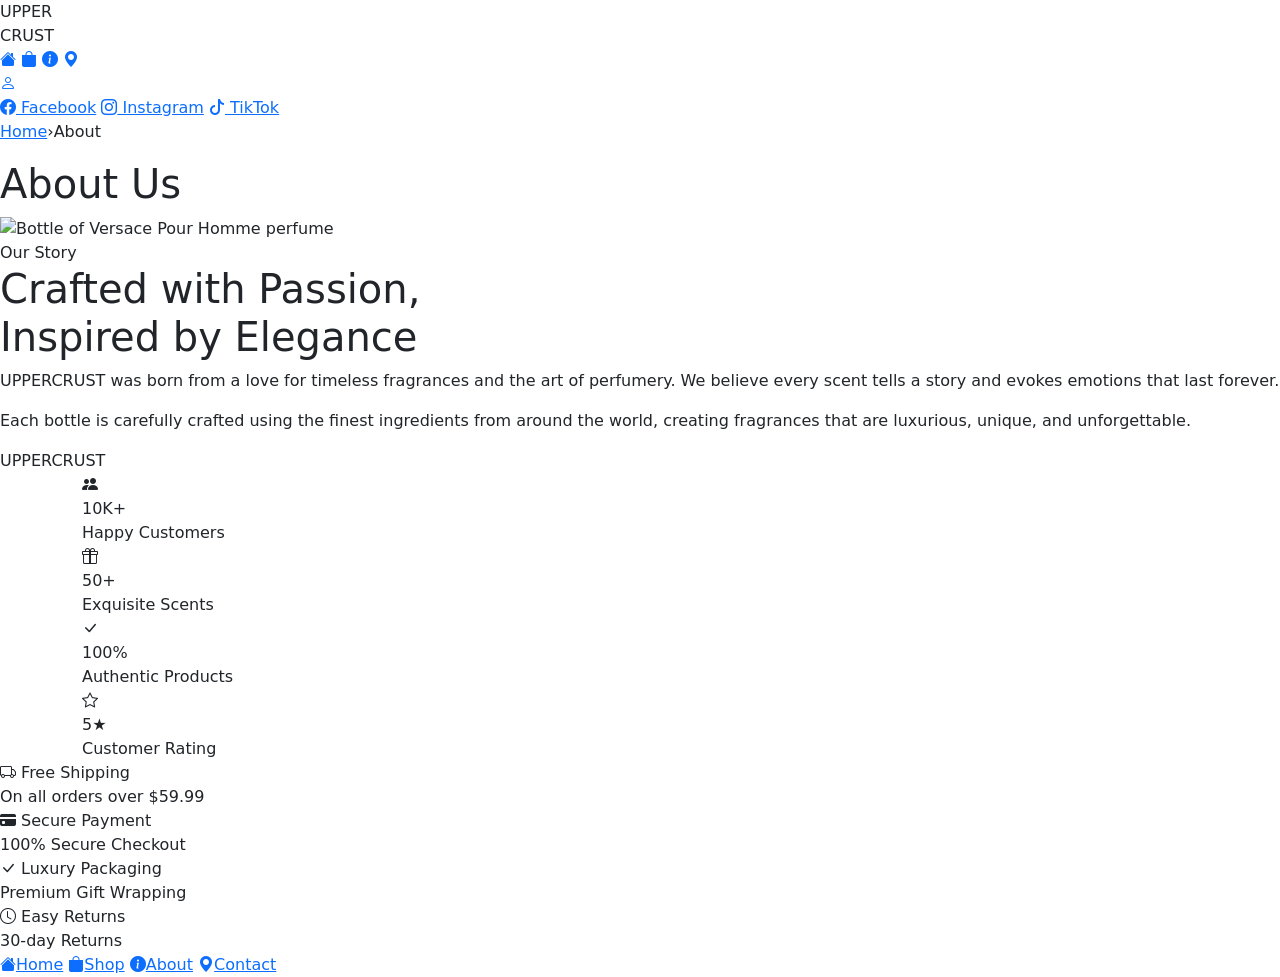
==== commit 9c83efd8: "Add files via upload" ====
--- a/about.html
+++ b/about.html
@@ -10,9 +10,9 @@
     <link href="https://fonts.googleapis.com/css2?family=Montserrat:ital,wght@0,100..900;1,100..900&family=Poppins:wght@400;500;600;700&family=Roboto:ital,wght@0,100..900;1,100..900&display=swap" rel="stylesheet">
     <link rel="stylesheet" href="https://cdn.jsdelivr.net/npm/bootstrap-icons@1.11.3/font/bootstrap-icons.min.css">
     <link href="https://cdn.jsdelivr.net/npm/bootstrap@5.3.3/dist/css/bootstrap.min.css" rel="stylesheet" integrity="sha384-QWTKZyjpPEjISv5WaRU9OFeRpok6YctnYmDr5pNlyT2bRjXh0JMhjY6hW+ALEwIH" crossorigin="anonymous">
-    <link rel="stylesheet" href="./styles.css">
-    <link rel="stylesheet" href="./index.css">
-    <link rel="stylesheet" href="./about.css">
+    <link rel="stylesheet" href="./Style/styles.css">
+    <link rel="stylesheet" href="./Style/index.css">
+    <link rel="stylesheet" href="./Style/about.css">
 </head>
 <body>
     <header class="header">
@@ -51,7 +51,7 @@
             <div class="about-text">
                 <span class="story">Our Story</span>
                 <h1>Crafted with Passion,<br>Inspired by Elegance</h1>
-                <p>GOD PARFUM was born from a love for timeless fragrances and the art of perfumery. We believe every scent tells a story and evokes emotions that last forever.</p>
+                <p>UPPERCRUST was born from a love for timeless fragrances and the art of perfumery. We believe every scent tells a story and evokes emotions that last forever.</p>
                 <p>Each bottle is carefully crafted using the finest ingredients from around the world, creating fragrances that are luxurious, unique, and unforgettable.</p>
                 <div class="signature">UPPERCRUST</div>
             </div>
@@ -61,28 +61,28 @@
     <section class="stats-bar">
         <div class="container">
             <div class="stats-grid">
-            <div class="stat">
+            <div class="stat-item">
                 <div class="stat-icon">
                     <i class="bi bi-people-fill"></i>                
                 </div>
                 <div class="stat-num">10K+</div>
                 <div class="stat-label">Happy Customers</div>
             </div>
-            <div class="stat">
+            <div class="stat-item">
                 <div class="stat-icon">
                     <i class="bi bi-gift"></i>                  
                 </div>
                 <div class="stat-num">50+</div>
                 <div class="stat-label">Exquisite Scents</div>
             </div>
-            <div class="stat">
+            <div class="stat-item">
                 <div class="stat-icon">
                     <i class="bi bi-check-lg"></i>
                 </div>
                 <div class="stat-num">100%</div>
                 <div class="stat-label">Authentic Products</div>
             </div>
-            <div class="stat">
+            <div class="stat-item">
                 <div class="stat-icon">
                     <i class="bi bi-star"></i>
                 </div>
@@ -120,7 +120,7 @@
         <a href="about.html" class="active" title="About"><i class="bi bi-info-circle-fill"></i><span>About</span></a>
         <a href="contact.html" title="Contact"><i class="bi bi-geo-alt-fill"></i><span>Contact</span></a>
     </nav>
-    <script src="./main.js"></script>
-    <script src="./about.js"></script>
+    <script src="./javascript/main.js"></script>
+    <script src="./javascript/about.js"></script>
 </body>
-</html>
+</html>
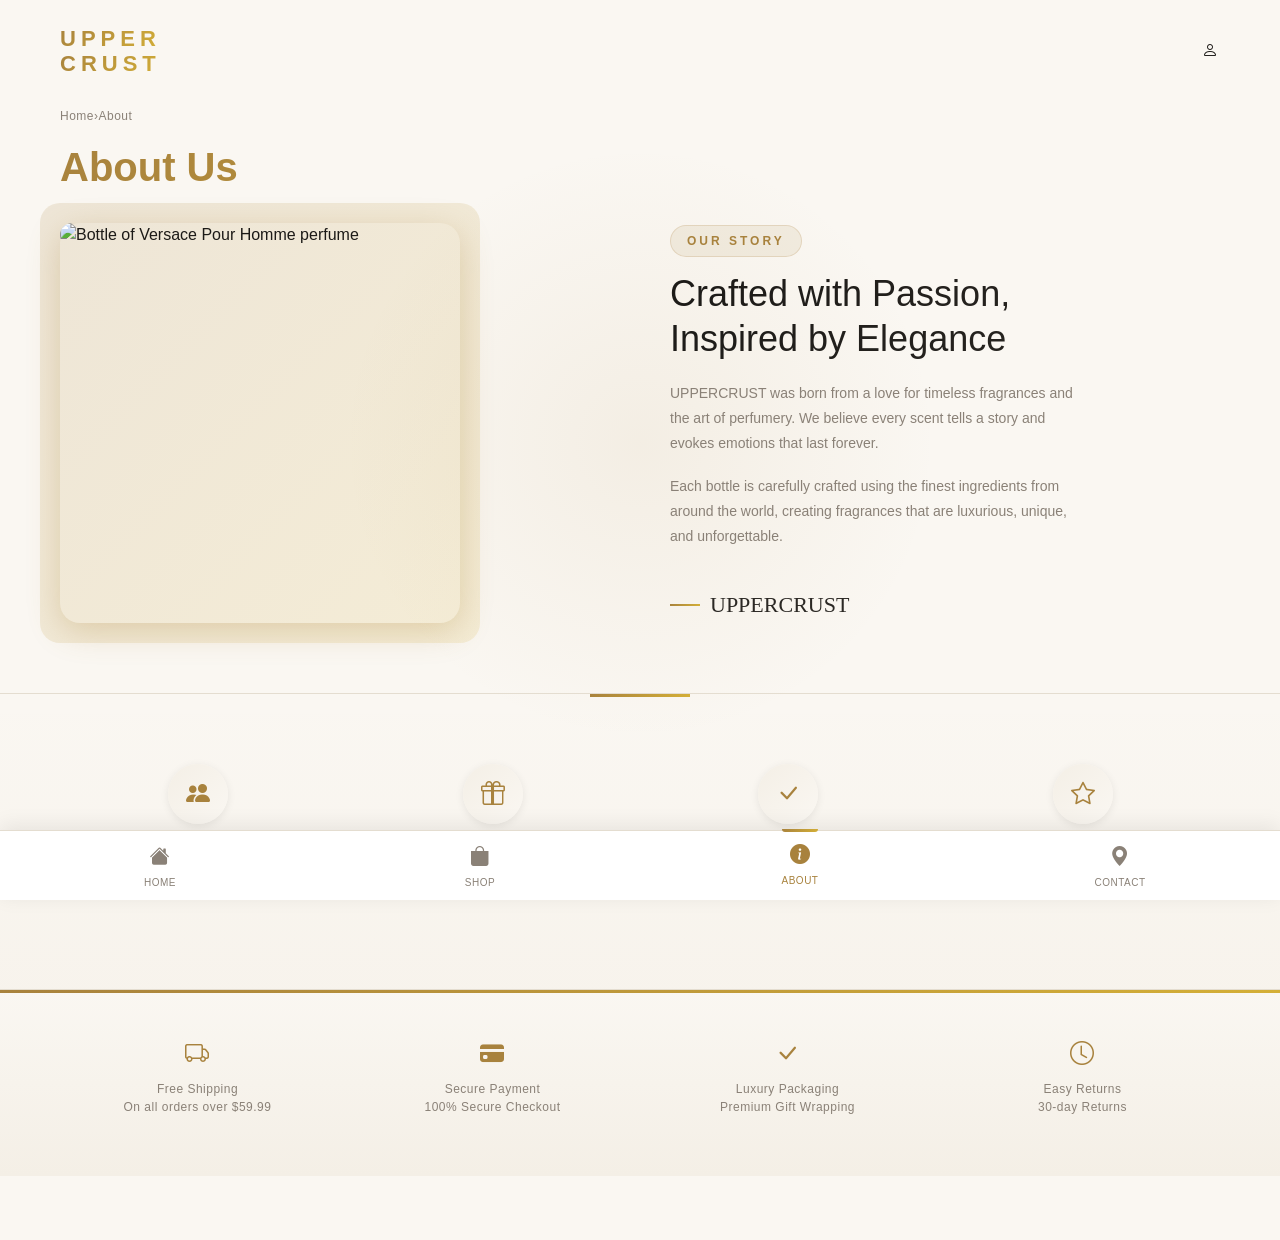
==== commit 2fe6def5: "Update about.html" ====
--- a/about.html
+++ b/about.html
@@ -10,9 +10,9 @@
     <link href="https://fonts.googleapis.com/css2?family=Montserrat:ital,wght@0,100..900;1,100..900&family=Poppins:wght@400;500;600;700&family=Roboto:ital,wght@0,100..900;1,100..900&display=swap" rel="stylesheet">
     <link rel="stylesheet" href="https://cdn.jsdelivr.net/npm/bootstrap-icons@1.11.3/font/bootstrap-icons.min.css">
     <link href="https://cdn.jsdelivr.net/npm/bootstrap@5.3.3/dist/css/bootstrap.min.css" rel="stylesheet" integrity="sha384-QWTKZyjpPEjISv5WaRU9OFeRpok6YctnYmDr5pNlyT2bRjXh0JMhjY6hW+ALEwIH" crossorigin="anonymous">
-    <link rel="stylesheet" href="./Style/styles.css">
-    <link rel="stylesheet" href="./Style/index.css">
-    <link rel="stylesheet" href="./Style/about.css">
+    <link rel="stylesheet" href="./styles.css">
+    <link rel="stylesheet" href="./index.css">
+    <link rel="stylesheet" href="./about.css">
 </head>
 <body>
     <header class="header">
@@ -123,4 +123,4 @@
     <script src="./javascript/main.js"></script>
     <script src="./javascript/about.js"></script>
 </body>
-</html>+</html>
--- a/styles.css
+++ b/styles.css
@@ -0,0 +1,576 @@
+* {
+    margin: 0;
+    padding: 0;
+    box-sizing: border-box;
+}
+
+:root {
+    --primary-gold: #a8823d;
+    --dark: #1c1a17;
+    --light: #faf7f2;
+    --gray: #8a8177;
+    --white: #ffffff;
+    --gradient-gold: linear-gradient(135deg, #a8823d 0%, #d4af37 100%);
+    --gradient-dark: linear-gradient(135deg, #1c1a17 0%, #2b2824 100%);
+    --shadow-sm: 0 2px 8px rgba(0, 0, 0, 0.08);
+    --shadow-md: 0 8px 24px rgba(0, 0, 0, 0.12);
+    --shadow-lg: 0 18px 34px -18px rgba(30, 25, 15, 0.25);
+    --shadow-gold: 0 8px 32px rgba(168, 130, 61, 0.3);
+}
+
+body {
+    font-family: "Poppins", sans-serif;
+    color: #1c1a17;
+    background: #faf7f2;
+    overflow-x: hidden;
+    scroll-behavior: smooth;
+    padding-bottom: 64px;
+}
+
+
+
+/* Header Styles */
+.header {
+    display: flex;
+    align-items: center;
+    justify-content: space-between;
+    padding: 26px 40px;
+    max-width: 1240px;
+    margin: 0 auto;
+    position: sticky;
+    top: 0;
+    z-index: 1000;
+    background: transparent;
+    transition: all 0.3s ease;
+}
+
+.header.scrolled {
+    padding: 12px 40px;
+    background: rgba(251, 245, 235, 0.95);
+    backdrop-filter: blur(10px);
+    box-shadow: var(--shadow-md);
+}
+
+.logo {
+    font-family: "Cormorant Garamond", sans-serif;
+    letter-spacing: 3px;
+    line-height: 1.15;
+    cursor: pointer;
+    transition: transform 0.3s ease;
+}
+
+.logo:hover {
+    transform: scale(1.05);
+}
+
+.logo .top {
+    font-size: 22px;
+    font-weight: 600;
+    letter-spacing: 5px;
+    background: var(--gradient-gold);
+    -webkit-background-clip: text;
+    -webkit-text-fill-color: transparent;
+    background-clip: text;
+    transition: font-size 0.3s ease, letter-spacing 0.3s ease;
+}
+
+.logo .bottom {
+    font-size: 22px;
+    font-weight: 600;
+    letter-spacing: 5px;
+    background: var(--gradient-gold);
+    -webkit-background-clip: text;
+    -webkit-text-fill-color: transparent;
+    background-clip: text;
+    transition: font-size 0.3s ease, letter-spacing 0.3s ease;
+}
+
+.header.scrolled .logo .top,
+.header.scrolled .logo .bottom {
+    font-size: 18px;
+    letter-spacing: 4px;
+}
+
+/* Hide nav from header — it lives in the bottom bar now */
+.main-nav {
+    display: none;
+}
+
+/* ── Bottom Navigation Bar ── */
+.bottom-nav {
+    position: fixed;
+    bottom: 0;
+    left: 0;
+    right: 0;
+    z-index: 2000;
+    display: flex;
+    justify-content: space-around;
+    align-items: center;
+    height: 70px;
+    background: #ffffff;
+    border-top: 1px solid #e4ddd0;
+    box-shadow: 0 -4px 20px rgba(0, 0, 0, 0.08);
+}
+
+.bottom-nav a {
+    display: flex;
+    flex-direction: column;
+    align-items: center;
+    justify-content: center;
+    gap: 3px;
+    flex: 1;
+    height: 100%;
+    color: #8a8177;
+    text-decoration: none;
+    font-size: 20px;
+    transition: color 0.25s ease, transform 0.25s ease;
+    position: relative;
+}
+
+.bottom-nav a span {
+    font-size: 10px;
+    font-family: "Poppins", sans-serif;
+    font-weight: 500;
+    letter-spacing: 0.5px;
+    text-transform: uppercase;
+}
+
+.bottom-nav a::before {
+    content: '';
+    position: absolute;
+    top: 0;
+    left: 50%;
+    transform: translateX(-50%) scaleX(0);
+    width: 36px;
+    height: 3px;
+    border-radius: 0 0 4px 4px;
+    background: var(--gradient-gold);
+    transition: transform 0.25s ease;
+}
+
+.bottom-nav a:hover,
+.bottom-nav a.active {
+    color: #a8823d;
+    transform: translateY(-2px);
+}
+
+.bottom-nav a:hover::before,
+.bottom-nav a.active::before {
+    transform: translateX(-50%) scaleX(1);
+}
+
+.icon {
+    display: flex;
+    align-items: center;
+    gap: 22px;
+}
+
+.icon a {
+    width: 18px;
+    height: 18px;
+    background: none;
+    color: #1c1a17;
+    display: flex;
+    align-items: center;
+    transition: all 0.3s ease;
+    position: relative;
+}
+
+.icon a::before {
+    content: '';
+    position: absolute;
+    inset: -8px;
+    background: var(--gradient-gold);
+    border-radius: 50%;
+    opacity: 0;
+    transform: scale(0.5);
+    transition: all 0.3s ease;
+    z-index: -1;
+}
+
+.icon a:hover::before {
+    opacity: 0.1;
+    transform: scale(1);
+}
+
+.icon a:hover {
+    color: #a8823d;
+    transform: translateY(-2px);
+}
+
+.user-menu-container {
+    position: relative;
+}
+
+.user-dropdown {
+    position: absolute;
+    top: calc(100% + 20px);
+    right: 0;
+    background: #fff;
+    border-radius: 12px;
+    box-shadow: var(--shadow-md);
+    border: 1px solid #e4ddd0;
+    width: 200px;
+    padding: 10px;
+    z-index: 1001;
+    opacity: 0;
+    visibility: hidden;
+    transform: translateY(10px);
+    transition: all 0.3s ease;
+}
+
+.user-dropdown.active {
+    opacity: 1;
+    visibility: visible;
+    transform: translateY(0);
+}
+
+.user-dropdown::before {
+    content: '';
+    position: absolute;
+    top: -6px;
+    right: 15px;
+    width: 12px;
+    height: 12px;
+    background: #fff;
+    border-top: 1px solid #e4ddd0;
+    border-left: 1px solid #e4ddd0;
+    transform: rotate(45deg);
+}
+
+.user-dropdown a {
+    display: flex;
+    align-items: center;
+    gap: 12px;
+    padding: 12px 16px;
+    font-size: 14px;
+    color: #2b2824;
+    text-decoration: none;
+    border-radius: 8px;
+    transition: all 0.3s ease;
+}
+
+.user-dropdown a:hover {
+    background: #faf7f2;
+    color: var(--primary-gold);
+    transform: translateX(5px);
+}
+
+.move {
+    font-size: 12px;
+    color: #8a8177;
+    letter-spacing: 0.5px;
+    margin: 4px 0 18px;
+}
+
+.move a {
+    text-decoration: none;
+    color: #8a8177;
+    transition: color 0.3s ease;
+}
+
+.move a:hover {
+    color: #a8823d;
+}
+
+.page-title {
+    font-family: "Cormorant Garamond", sans-serif;
+    font-size: 40px;
+    font-weight: 600;
+    margin: 6px 0 2px;
+    background: var(--gradient-gold);
+    -webkit-background-clip: text;
+    -webkit-text-fill-color: transparent;
+    background-clip: text;
+}
+
+/* Footer Styles */
+.footer {
+    border-top: 1px solid #e4ddd0;
+    padding: 26px 0 40px;
+    background: linear-gradient(to bottom, #faf7f2, #f4efe6);
+    position: relative;
+    overflow: hidden;
+}
+
+.footer::before {
+    content: '';
+    position: absolute;
+    top: 0;
+    left: 0;
+    right: 0;
+    height: 3px;
+    background: var(--gradient-gold);
+}
+
+.footer-container {
+    display: grid;
+    grid-template-columns: repeat(4, 1fr);
+    gap: 20px;
+    text-align: center;
+    max-width: 1240px;
+    margin: 0 auto;
+    padding: 0 40px;
+}
+
+.footer .feature {
+    font-size: 12px;
+    color: #8a8177;
+    letter-spacing: 0.5px;
+    display: flex;
+    flex-direction: column;
+    align-items: center;
+    gap: 8px;
+    padding: 20px;
+    border-radius: 8px;
+    transition: all 0.3s ease;
+    position: relative;
+}
+
+.footer .feature::before {
+    content: '';
+    position: absolute;
+    inset: 0;
+    background: var(--gradient-gold);
+    border-radius: 8px;
+    opacity: 0;
+    transform: scale(0.9);
+    transition: all 0.3s ease;
+    z-index: -1;
+}
+
+.footer .feature:hover::before {
+    opacity: 0.05;
+    transform: scale(1);
+}
+
+.footer .feature:hover {
+    transform: translateY(-5px);
+    color: #1c1a17;
+}
+
+.footer .feature i {
+    color: #a8823d;
+    font-size: 24px;
+    transition: all 0.3s ease;
+}
+
+.footer .feature:hover i {
+    transform: scale(1.2) rotate(5deg);
+    color: #d4af37;
+}
+
+/* Animations */
+@keyframes fadeInUp {
+    from {
+        opacity: 0;
+        transform: translateY(30px);
+    }
+    to {
+        opacity: 1;
+        transform: translateY(0);
+    }
+}
+
+@keyframes fadeInLeft {
+    from {
+        opacity: 0;
+        transform: translateX(-30px);
+    }
+    to {
+        opacity: 1;
+        transform: translateX(0);
+    }
+}
+
+@keyframes fadeInRight {
+    from {
+        opacity: 0;
+        transform: translateX(30px);
+    }
+    to {
+        opacity: 1;
+        transform: translateX(0);
+    }
+}
+
+@keyframes shimmer {
+    0% {
+        background-position: -1000px 0;
+    }
+    100% {
+        background-position: 1000px 0;
+    }
+}
+
+@keyframes float {
+    0%, 100% {
+        transform: translateY(0);
+    }
+    50% {
+        transform: translateY(-10px);
+    }
+}
+
+@keyframes pulse {
+    0%, 100% {
+        transform: scale(1);
+    }
+    50% {
+        transform: scale(1.05);
+    }
+}
+
+/* Utility Classes */
+.fade-in-up {
+    animation: fadeInUp 0.8s ease-out;
+}
+
+.fade-in-left {
+    animation: fadeInLeft 0.8s ease-out;
+}
+
+.fade-in-right {
+    animation: fadeInRight 0.8s ease-out;
+}
+
+/* Button Enhancements */
+.btn {
+    position: relative;
+    overflow: hidden;
+    transition: all 0.3s ease;
+    z-index: 1;
+}
+
+.btn::before {
+    content: '';
+    position: absolute;
+    top: 50%;
+    left: 50%;
+    width: 0;
+    height: 0;
+    border-radius: 50%;
+    background: rgba(255, 255, 255, 0.2);
+    transform: translate(-50%, -50%);
+    transition: width 0.6s, height 0.6s;
+    z-index: -1;
+}
+
+.btn:hover::before {
+    width: 300px;
+    height: 300px;
+}
+
+.btn:active {
+    transform: scale(0.95);
+}
+
+/* Link Hover Effects */
+a {
+    position: relative;
+}
+
+/* Card Hover Effects */
+.product-card,
+.feature-card {
+    position: relative;
+}
+
+.product-card::before,
+.feature-card::before {
+    content: '';
+    position: absolute;
+    inset: 0;
+    background: var(--gradient-gold);
+    opacity: 0;
+    transition: opacity 0.3s ease;
+    z-index: 0;
+    pointer-events: none;
+}
+
+.product-card:hover::before,
+.feature-card:hover::before {
+    opacity: 0.03;
+}
+
+/* Image Hover Zoom */
+.product-img img,
+.feature-img img,
+.hero-img img {
+    transition: transform 0.5s ease;
+}
+
+.product-card:hover .product-img img,
+.feature-card:hover .feature-img img {
+    transform: scale(1.08);
+}
+
+/* Loading Animation */
+.loading {
+    position: fixed;
+    inset: 0;
+    background: var(--light);
+    display: flex;
+    align-items: center;
+    justify-content: center;
+    z-index: 9999;
+    transition: opacity 0.5s ease, visibility 0.5s ease;
+}
+
+.loading.hidden {
+    opacity: 0;
+    visibility: hidden;
+}
+
+.loading-spinner {
+    width: 50px;
+    height: 50px;
+    border: 3px solid #e4ddd0;
+    border-top-color: var(--primary-gold);
+    border-radius: 50%;
+    animation: spin 1s linear infinite;
+}
+
+@keyframes spin {
+    to {
+        transform: rotate(360deg);
+    }
+}
+
+/* Responsive Design */
+@media (max-width: 768px) {
+    .header {
+        flex-wrap: wrap;
+        padding: 20px;
+    }
+
+    .main-nav {
+        order: 3;
+        width: 100%;
+        justify-content: center;
+        gap: 20px;
+        margin-top: 20px;
+    }
+
+    .hero-container {
+        grid-template-columns: 1fr;
+    }
+
+    .product-grid {
+        grid-template-columns: repeat(2, 1fr);
+    }
+
+    .footer-container {
+        grid-template-columns: repeat(2, 1fr);
+    }
+}
+
+@media (max-width: 480px) {
+    .product-grid {
+        grid-template-columns: 1fr;
+    }
+
+    .footer-container {
+        grid-template-columns: 1fr;
+    }
+}
--- a/index.css
+++ b/index.css
@@ -0,0 +1,640 @@
+.hero {
+    padding: 10px 40px 60px;
+    max-width: 1240px;
+    margin: 0 auto;
+    position: relative;
+}
+
+.hero-container {
+    display: grid;
+    grid-template-columns: 1fr 1fr;
+    gap: 40px;
+    align-items: center;
+    background: linear-gradient(120deg, #faf7f2, #f4efe6);
+    border-radius: 20px;
+    overflow: hidden;
+    position: relative;
+    box-shadow: var(--shadow-lg);
+    animation: fadeInUp 1s ease-out;
+}
+
+.hero-container::before {
+    content: '';
+    position: absolute;
+    top: -50%;
+    right: -50%;
+    width: 200%;
+    height: 200%;
+    background: radial-gradient(circle, rgba(168, 130, 61, 0.08) 0%, transparent 70%);
+    animation: float 6s ease-in-out infinite;
+    pointer-events: none;
+}
+
+.hero-text {
+    padding: 40px 10px 10px 40px;
+    position: relative;
+    z-index: 2;
+    animation: fadeInLeft 1s ease-out;
+}
+
+.hero-text span {
+    color: #a8823d;
+    font-size: 12px;
+    letter-spacing: 3px;
+    text-transform: uppercase;
+    margin-bottom: 14px;
+    display: block;
+    font-weight: 600;
+    animation: fadeInUp 0.8s ease-out 0.2s both;
+}
+
+.hero-text h1 {
+    font-family: "Cormorant Garamond", sans-serif;
+    font-size: 50px;
+    line-height: 1;
+    font-weight: 600;
+    margin: 0 0 18px;
+    text-transform: uppercase;
+    background: var(--gradient-dark);
+    -webkit-background-clip: text;
+    -webkit-text-fill-color: transparent;
+    background-clip: text;
+    animation: fadeInUp 0.8s ease-out 0.4s both;
+}
+
+.hero-text .hero-line {
+    width: 60px;
+    height: 2px;
+    background: var(--gradient-gold);
+    margin: 0 0 20px;
+    border: none;
+    animation: fadeInUp 0.8s ease-out 0.6s both;
+    position: relative;
+}
+
+.hero-text .hero-line::after {
+    content: '';
+    position: absolute;
+    top: 0;
+    left: 0;
+    width: 100%;
+    height: 100%;
+    background: var(--gradient-gold);
+    animation: shimmer 2s infinite;
+}
+
+.hero-text p {
+    color: #8a8177;
+    font-size: 15px;
+    line-height: 1.7;
+    max-width: 380px;
+    margin: 0 0 30px;
+    animation: fadeInUp 0.8s ease-out 0.8s both;
+}
+
+.hero-text .btn {
+    font-weight: 600;
+    padding: 14px 32px;
+    background: var(--gradient-dark);
+    color: #faf7f2;
+    border: none;
+    border-radius: 8px;
+    font-size: 14px;
+    letter-spacing: 1px;
+    text-transform: uppercase;
+    box-shadow: var(--shadow-md);
+    animation: fadeInUp 0.8s ease-out 1s both;
+    position: relative;
+    overflow: hidden;
+}
+
+.hero-text .btn::before {
+    content: '';
+    position: absolute;
+    top: 50%;
+    left: 50%;
+    width: 0;
+    height: 0;
+    border-radius: 50%;
+    background: var(--gradient-gold);
+    transform: translate(-50%, -50%);
+    transition: width 0.6s, height 0.6s;
+    z-index: -1;
+}
+
+.hero-text .btn:hover::before {
+    width: 400px;
+    height: 400px;
+}
+
+.hero-text .btn:hover {
+    box-shadow: var(--shadow-gold);
+    transform: translateY(-2px);
+}
+
+.hero-right {
+    position: relative;
+    animation: fadeInRight 1s ease-out;
+}
+
+.hero-right .hero-img {
+    width: 400px;
+    height: 400px;
+    margin: 0 auto;
+    position: relative;
+    border-radius: 50%;
+    overflow: hidden;
+    box-shadow: var(--shadow-gold);
+    animation: float 4s ease-in-out infinite;
+}
+
+.hero-right .hero-img::before {
+    content: '';
+    position: absolute;
+    inset: -10px;
+    border-radius: 50%;
+    background: var(--gradient-gold);
+    opacity: 0.2;
+    animation: pulse 2s ease-in-out infinite;
+    z-index: -1;
+}
+
+.hero-right .hero-img img {
+    width: 100%;
+    height: 100%;
+    object-fit: cover;
+    box-shadow: 0 0 2px rgba(0, 0, 0, 0.02);
+    transition: transform 0.5s ease;
+}
+
+.hero-right:hover .hero-img img {
+    transform: scale(1.1);
+}
+
+.feature-container {
+    max-width: 1240px;
+    margin: 0 auto;
+    padding: 0 40px;
+}
+
+.feature-title {
+    text-align: center;
+    margin: 70px 0 40px;
+    animation: fadeInUp 0.8s ease-out;
+}
+
+.feature-title h2 {
+    font-family: "Cormorant Garamond", sans-serif;
+    font-size: 30px;
+    letter-spacing: 2px;
+    font-weight: 600;
+    margin: 0 0 8px;
+    background: var(--gradient-gold);
+    -webkit-background-clip: text;
+    -webkit-text-fill-color: transparent;
+    background-clip: text;
+}
+
+.feature-title .line {
+    width: 46px;
+    height: 2px;
+    background: var(--gradient-gold);
+    border: none;
+    margin: 0 auto;
+    position: relative;
+}
+
+.feature-title .line::after {
+    content: '';
+    position: absolute;
+    top: 0;
+    left: 0;
+    width: 100%;
+    height: 100%;
+    background: var(--gradient-gold);
+    animation: shimmer 2s infinite;
+}
+
+.feature-container .feature-flex {
+    display: flex;
+    justify-content: space-evenly;
+    align-items: center;
+    gap: 30px;
+}
+
+.feature-flex .feature-card {
+    display: flex;
+    flex-direction: column;
+    gap: 20px;
+    text-decoration: none;
+    text-align: center;
+    color: #1c1a17;
+    padding: 20px;
+    border-radius: 16px;
+    background: #fff;
+    box-shadow: var(--shadow-sm);
+    transition: all 0.4s ease;
+    position: relative;
+    overflow: hidden;
+    flex: 1;
+    max-width: 350px;
+}
+
+.feature-card::before {
+    content: '';
+    position: absolute;
+    top: -50%;
+    left: -50%;
+    width: 200%;
+    height: 200%;
+    background: radial-gradient(circle, rgba(168, 130, 61, 0.1) 0%, transparent 70%);
+    opacity: 0;
+    transition: opacity 0.4s ease;
+}
+
+.feature-card:hover::before {
+    opacity: 1;
+}
+
+.feature-card:hover {
+    transform: translateY(-10px);
+    box-shadow: var(--shadow-lg);
+}
+
+.feature-card .feature-img {
+    width: 100%;
+    height: 300px;
+    border-radius: 12px;
+    overflow: hidden;
+    position: relative;
+}
+
+.feature-card .feature-img::after {
+    content: '';
+    position: absolute;
+    inset: 0;
+    background: linear-gradient(to bottom, transparent 60%, rgba(0, 0, 0, 0.3) 100%);
+    opacity: 0;
+    transition: opacity 0.4s ease;
+}
+
+.feature-card:hover .feature-img::after {
+    opacity: 1;
+}
+
+.feature-card .feature-img img {
+    width: 100%;
+    height: 100%;
+    object-fit: cover;
+    background: transparent;
+    transition: transform 0.6s ease;
+}
+
+.feature-card:hover .feature-img img {
+    transform: scale(1.1);
+}
+
+.feature-card h3 {
+    font-family: "Cormorant Garamond", sans-serif;
+    font-size: 17px;
+    letter-spacing: 2px;
+    margin: 0 0 4px;
+    position: relative;
+    z-index: 1;
+}
+
+.feature-card .explore {
+    font-size: 12px;
+    color: #a8823d;
+    letter-spacing: 1px;
+    font-weight: 600;
+    position: relative;
+    z-index: 1;
+    transition: all 0.3s ease;
+}
+
+.feature-card:hover .explore {
+    letter-spacing: 2px;
+    color: #d4af37;
+}
+
+.product-grid {
+    display: grid;
+    grid-template-columns: repeat(4, 1fr);
+    gap: 24px;
+    margin-bottom: 18px;
+}
+
+.product-card {
+    display: flex;
+    flex-direction: column;
+    align-items: start;
+    gap: 12px;
+    background: #fff;
+    border: 1px solid #e4ddd0;
+    border-radius: 12px;
+    overflow: hidden;
+    transition: all 0.4s ease;
+    position: relative;
+    box-shadow: var(--shadow-sm);
+}
+
+.product-card::before {
+    content: '';
+    position: absolute;
+    top: 0;
+    left: 0;
+    right: 0;
+    height: 3px;
+    background: var(--gradient-gold);
+    transform: scaleX(0);
+    transition: transform 0.4s ease;
+}
+
+.product-card:hover::before {
+    transform: scaleX(1);
+}
+
+.product-card:hover {
+    box-shadow: var(--shadow-lg);
+    transform: translateY(-8px);
+    border-color: #d4af37;
+}
+
+.product-card .product-img {
+    width: 100%;
+    height: 300px;
+    overflow: hidden;
+    position: relative;
+    background: #faf7f2;
+}
+
+.product-card .product-img::after {
+    content: '';
+    position: absolute;
+    inset: 0;
+    background: linear-gradient(to bottom, transparent 70%, rgba(0, 0, 0, 0.05) 100%);
+    opacity: 0;
+    transition: opacity 0.4s ease;
+}
+
+.product-card:hover .product-img::after {
+    opacity: 1;
+}
+
+.product-card .product-img img {
+    width: 100%;
+    height: 100%;
+    object-fit: contain;
+    background: #faf7f2;
+    transition: transform 0.6s ease;
+}
+
+.product-card:hover .product-img img {
+    transform: scale(1.08);
+}
+
+.product-info {
+    padding: 16px 18px;
+    position: relative;
+    z-index: 1;
+}
+
+.product-info h3 {
+    font-family: "Poppins", sans-serif;
+    font-size: 15px;
+    font-weight: 600;
+    margin-bottom: 8px;
+    letter-spacing: 0.5px;
+    transition: color 0.3s ease;
+}
+
+.product-card:hover .product-info h3 {
+    color: #a8823d;
+}
+
+.product-info .stars {
+    color: #c9a45f;
+    font-size: 12px;
+    letter-spacing: 2px;
+    margin-bottom: 8px;
+    transition: transform 0.3s ease;
+}
+
+.product-card:hover .stars {
+    transform: scale(1.1);
+}
+
+.product-info .price {
+    font-family: "Poppins", sans-serif;
+    font-size: 15px;
+    font-weight: 600;
+    background: var(--gradient-gold);
+    -webkit-background-clip: text;
+    -webkit-text-fill-color: transparent;
+    background-clip: text;
+}
+
+.view-all {
+    text-align: center;
+    margin: 44px 0 20px;
+    animation: fadeInUp 0.8s ease-out;
+}
+
+.view-all .view-all-btn {
+    font-family: "Cormorant Garamond", sans-serif;
+    font-size: 20px;
+    border: 2px solid #8a8177;
+    border-radius: 8px;
+    text-decoration: none;
+    color: #1c1a17;
+    padding: 12px 28px;
+    font-weight: 500;
+    transition: all 0.4s ease;
+    position: relative;
+    overflow: hidden;
+    background: transparent;
+    display: inline-block;
+}
+
+.view-all-btn::before {
+    content: '';
+    position: absolute;
+    top: 50%;
+    left: 50%;
+    width: 0;
+    height: 0;
+    border-radius: 50%;
+    background: var(--gradient-gold);
+    transform: translate(-50%, -50%);
+    transition: width 0.6s, height 0.6s;
+    z-index: -1;
+}
+
+.view-all-btn:hover::before {
+    width: 400px;
+    height: 400px;
+}
+
+.view-all-btn:hover {
+    background: var(--gradient-gold);
+    color: #fff;
+    border-color: #a8823d;
+    transform: translateY(-3px);
+    box-shadow: var(--shadow-gold);
+}
+
+.view-all-btn:active {
+    transform: translateY(-1px);
+}
+
+/* Scroll Animations */
+@keyframes fadeInUp {
+    from {
+        opacity: 0;
+        transform: translateY(30px);
+    }
+    to {
+        opacity: 1;
+        transform: translateY(0);
+    }
+}
+
+@keyframes fadeInLeft {
+    from {
+        opacity: 0;
+        transform: translateX(-30px);
+    }
+    to {
+        opacity: 1;
+        transform: translateX(0);
+    }
+}
+
+@keyframes fadeInRight {
+    from {
+        opacity: 0;
+        transform: translateX(30px);
+    }
+    to {
+        opacity: 1;
+        transform: translateX(0);
+    }
+}
+
+@keyframes shimmer {
+    0% {
+        background-position: -1000px 0;
+    }
+    100% {
+        background-position: 1000px 0;
+    }
+}
+
+@keyframes float {
+    0%, 100% {
+        transform: translateY(0);
+    }
+    50% {
+        transform: translateY(-10px);
+    }
+}
+
+@keyframes pulse {
+    0%, 100% {
+        transform: scale(1);
+    }
+    50% {
+        transform: scale(1.05);
+    }
+}
+
+/* Responsive Design */
+@media (max-width: 1024px) {
+    .product-grid {
+        grid-template-columns: repeat(2, 1fr);
+    }
+}
+
+@media (max-width: 768px) {
+    .hero {
+        padding: 10px 20px 40px;
+    }
+
+    .hero-container {
+        grid-template-columns: 1fr;
+        gap: 30px;
+    }
+
+    .hero-text {
+        padding: 30px 20px;
+        text-align: center;
+    }
+
+    .hero-text h1 {
+        font-size: 36px;
+    }
+
+    .hero-right .hero-img {
+        width: 280px;
+        height: 280px;
+    }
+
+    .feature-container {
+        padding: 0 20px;
+    }
+
+    .feature-flex {
+        flex-direction: column;
+    }
+
+    .feature-flex .feature-card {
+        max-width: 100%;
+    }
+
+    .product-grid {
+        grid-template-columns: repeat(2, 1fr);
+        gap: 16px;
+    }
+
+    .feature-card .feature-img,
+    .product-card .product-img {
+        height: 220px;
+    }
+
+    .footer-container {
+        grid-template-columns: repeat(2, 1fr);
+    }
+}
+
+@media (max-width: 480px) {
+    .hero-text h1 {
+        font-size: 28px;
+    }
+
+    .hero-right .hero-img {
+        width: 220px;
+        height: 220px;
+    }
+
+    .product-grid {
+        grid-template-columns: repeat(2, 1fr);
+    }
+
+    .feature-card .feature-img {
+        height: 220px;
+    }
+
+    .product-card .product-img {
+        height: 260px;
+    }
+
+    .footer-container {
+        grid-template-columns: 1fr;
+    }
+
+    .main-nav {
+        gap: 15px;
+        font-size: 11px;
+    }
+}
--- a/about.css
+++ b/about.css
@@ -0,0 +1,692 @@
+.about-container {
+    max-width: 1240px;
+    margin: 0 auto;
+    padding: 0 40px;
+    animation: fadeInUp 0.8s ease-out;
+}
+
+.about-hero {
+    display: grid;
+    grid-template-columns: 1fr 1fr;
+    gap: 60px;
+    align-items: center;
+    padding: 30px 0 70px;
+    position: relative;
+}
+
+.about-hero::before {
+    content: '';
+    position: absolute;
+    top: 50%;
+    left: 50%;
+    transform: translate(-50%, -50%);
+    width: 600px;
+    height: 600px;
+    background: radial-gradient(circle, rgba(168, 130, 61, 0.08) 0%, transparent 70%);
+    pointer-events: none;
+    z-index: -1;
+}
+
+.about-img {
+    width: 100%;
+    max-width: 400px;
+    height: 400px;
+    position: relative;
+    animation: fadeInLeft 1s ease-out;
+}
+
+.about-img::before {
+    content: '';
+    position: absolute;
+    inset: -20px;
+    border-radius: 20px;
+    background: var(--gradient-gold);
+    opacity: 0.15;
+    z-index: -1;
+    animation: float 4s ease-in-out infinite;
+}
+
+.about-img::after {
+    content: '';
+    position: absolute;
+    inset: 0;
+    border-radius: 20px;
+    box-shadow: var(--shadow-gold);
+    z-index: -2;
+}
+
+.about-img img {
+    width: 100%;
+    height: 100%;
+    object-fit: cover;
+    border-radius: 20px;
+    box-shadow: var(--shadow-lg);
+    transition: transform 0.6s ease;
+}
+
+.about-img:hover img {
+    transform: scale(1.05) rotate(1deg);
+}
+
+.about-text {
+    animation: fadeInRight 1s ease-out;
+}
+
+.about-text .story {
+    display: inline-block;
+    color: #a8823d;
+    font-size: 12px;
+    letter-spacing: 3px;
+    text-transform: uppercase;
+    margin-bottom: 14px;
+    font-weight: 600;
+    padding: 6px 16px;
+    background: rgba(168, 130, 61, 0.1);
+    border-radius: 20px;
+    border: 1px solid rgba(168, 130, 61, 0.2);
+}
+
+.about-text h1 {
+    font-family: "Cormorant Garamond", sans-serif;
+    font-size: 36px;
+    line-height: 1.25;
+    margin: 0 0 20px;
+    background: var(--gradient-dark);
+    -webkit-background-clip: text;
+    -webkit-text-fill-color: transparent;
+    background-clip: text;
+}
+
+.about-text p {
+    color: #8a8177;
+    line-height: 1.8;
+    font-size: 14px;
+    margin-bottom: 18px;
+    max-width: 420px;
+    transition: color 0.3s ease;
+}
+
+.about-text p:hover {
+    color: #1c1a17;
+}
+
+.about-text .signature {
+    font-family: "Brush Script Mt", cursive;
+    font-size: 22px;
+    margin-top: 20px;
+    color: #2b2824;
+    display: inline-block;
+    position: relative;
+    padding-left: 40px;
+}
+
+.about-text .signature::before {
+    content: '';
+    position: absolute;
+    left: 0;
+    top: 50%;
+    width: 30px;
+    height: 2px;
+    background: var(--gradient-gold);
+}
+
+.stats-bar {
+    border-top: 1px solid #e4ddd0;
+    padding: 50px 0 70px;
+    position: relative;
+    background: linear-gradient(to bottom, transparent, rgba(168, 130, 61, 0.03));
+}
+
+.stats-bar > .container {
+    width: 100%;
+    max-width: 1240px;
+    margin: 0 auto;
+    padding: 0 40px;
+}
+
+
+.stats-bar::before {
+    content: '';
+    position: absolute;
+    top: 0;
+    left: 50%;
+    transform: translateX(-50%);
+    width: 100px;
+    height: 3px;
+    background: var(--gradient-gold);
+}
+
+.stats-grid {
+    display: grid;
+    grid-template-columns: repeat(4, 1fr);
+    gap: 20px;
+    text-align: center;
+}
+
+.stat-item {
+    padding: 20px;
+    border-radius: 12px;
+    transition: all 0.4s ease;
+    position: relative;
+    overflow: hidden;
+}
+
+.stat-item::before {
+    content: '';
+    position: absolute;
+    inset: 0;
+    background: var(--gradient-gold);
+    opacity: 0;
+    transition: opacity 0.4s ease;
+    z-index: 0;
+}
+
+.stat-item:hover::before {
+    opacity: 0.05;
+}
+
+.stat-item:hover {
+    transform: translateY(-8px);
+}
+
+.stat-icon {
+    width: 60px;
+    height: 60px;
+    border-radius: 50%;
+    background: linear-gradient(135deg, #f4efe6, #faf7f2);
+    display: flex;
+    align-items: center;
+    justify-content: center;
+    margin: 0 auto 14px;
+    color: #a8823d;
+    font-size: 24px;
+    position: relative;
+    z-index: 1;
+    box-shadow: var(--shadow-sm);
+    transition: all 0.4s ease;
+}
+
+.stat-item:hover .stat-icon {
+    background: var(--gradient-gold);
+    color: #fff;
+    transform: scale(1.1) rotate(5deg);
+    box-shadow: var(--shadow-gold);
+}
+
+.stat-num {
+    font-family: "Cormorant Garamond", sans-serif;
+    font-size: 26px;
+    font-weight: 600;
+    background: var(--gradient-gold);
+    -webkit-background-clip: text;
+    -webkit-text-fill-color: transparent;
+    background-clip: text;
+    position: relative;
+    z-index: 1;
+}
+
+.stat-label {
+    font-size: 12px;
+    color: #8a8177;
+    letter-spacing: 0.5px;
+    margin-top: 4px;
+    position: relative;
+    z-index: 1;
+    transition: color 0.3s ease;
+}
+
+.stat-item:hover .stat-label {
+    color: #1c1a17;
+}
+
+/* Values Section */
+.values-section {
+    padding: 70px 0;
+    text-align: center;
+}
+
+.values-title {
+    font-family: "Cormorant Garamond", sans-serif;
+    font-size: 30px;
+    letter-spacing: 2px;
+    font-weight: 600;
+    margin: 0 0 8px;
+    background: var(--gradient-gold);
+    -webkit-background-clip: text;
+    -webkit-text-fill-color: transparent;
+    background-clip: text;
+    animation: fadeInUp 0.8s ease-out;
+}
+
+.values-subtitle {
+    color: #8a8177;
+    font-size: 14px;
+    margin-bottom: 50px;
+    animation: fadeInUp 0.8s ease-out 0.2s both;
+}
+
+.values-grid {
+    display: grid;
+    grid-template-columns: repeat(3, 1fr);
+    gap: 30px;
+}
+
+.value-card {
+    padding: 40px 30px;
+    background: #fff;
+    border-radius: 16px;
+    box-shadow: var(--shadow-sm);
+    border: 1px solid #e4ddd0;
+    transition: all 0.4s ease;
+    position: relative;
+    overflow: hidden;
+}
+
+.value-card::before {
+    content: '';
+    position: absolute;
+    top: 0;
+    left: 0;
+    right: 0;
+    height: 4px;
+    background: var(--gradient-gold);
+    transform: scaleX(0);
+    transition: transform 0.4s ease;
+}
+
+.value-card:hover::before {
+    transform: scaleX(1);
+}
+
+.value-card:hover {
+    transform: translateY(-10px);
+    box-shadow: var(--shadow-lg);
+    border-color: #d4af37;
+}
+
+.value-icon {
+    width: 70px;
+    height: 70px;
+    margin: 0 auto 20px;
+    background: linear-gradient(135deg, #f4efe6, #faf7f2);
+    border-radius: 50%;
+    display: flex;
+    align-items: center;
+    justify-content: center;
+    font-size: 32px;
+    color: #a8823d;
+    transition: all 0.4s ease;
+}
+
+.value-card:hover .value-icon {
+    background: var(--gradient-gold);
+    color: #fff;
+    transform: scale(1.1) rotate(10deg);
+    box-shadow: var(--shadow-gold);
+}
+
+.value-card h3 {
+    font-family: "Cormorant Garamond", sans-serif;
+    font-size: 20px;
+    margin-bottom: 12px;
+    letter-spacing: 1px;
+    transition: color 0.3s ease;
+}
+
+.value-card:hover h3 {
+    color: #a8823d;
+}
+
+.value-card p {
+    color: #8a8177;
+    font-size: 13px;
+    line-height: 1.7;
+}
+
+/* Team Section */
+.team-section {
+    padding: 70px 0;
+    text-align: center;
+}
+
+.team-title {
+    font-family: "Cormorant Garamond", sans-serif;
+    font-size: 30px;
+    letter-spacing: 2px;
+    font-weight: 600;
+    margin: 0 0 8px;
+    background: var(--gradient-gold);
+    -webkit-background-clip: text;
+    -webkit-text-fill-color: transparent;
+    background-clip: text;
+    animation: fadeInUp 0.8s ease-out;
+}
+
+.team-subtitle {
+    color: #8a8177;
+    font-size: 14px;
+    margin-bottom: 50px;
+    animation: fadeInUp 0.8s ease-out 0.2s both;
+}
+
+.team-grid {
+    display: grid;
+    grid-template-columns: repeat(4, 1fr);
+    gap: 30px;
+}
+
+.team-card {
+    background: #fff;
+    border-radius: 16px;
+    overflow: hidden;
+    box-shadow: var(--shadow-sm);
+    border: 1px solid #e4ddd0;
+    transition: all 0.4s ease;
+    position: relative;
+}
+
+.team-card::before {
+    content: '';
+    position: absolute;
+    top: 0;
+    left: 0;
+    right: 0;
+    height: 4px;
+    background: var(--gradient-gold);
+    transform: scaleX(0);
+    transition: transform 0.4s ease;
+}
+
+.team-card:hover::before {
+    transform: scaleX(1);
+}
+
+.team-card:hover {
+    transform: translateY(-10px);
+    box-shadow: var(--shadow-lg);
+    border-color: #d4af37;
+}
+
+.team-img {
+    width: 100%;
+    height: 250px;
+    overflow: hidden;
+    position: relative;
+    background: #f4efe6;
+}
+
+.team-img img {
+    width: 100%;
+    height: 100%;
+    object-fit: cover;
+    transition: transform 0.6s ease;
+}
+
+.team-card:hover .team-img img {
+    transform: scale(1.1);
+}
+
+.team-info {
+    padding: 20px;
+    text-align: center;
+}
+
+.team-info h3 {
+    font-family: "Cormorant Garamond", sans-serif;
+    font-size: 18px;
+    margin-bottom: 4px;
+    transition: color 0.3s ease;
+}
+
+.team-card:hover .team-info h3 {
+    color: #a8823d;
+}
+
+.team-info .role {
+    font-size: 12px;
+    color: #a8823d;
+    letter-spacing: 1px;
+    text-transform: uppercase;
+    margin-bottom: 12px;
+}
+
+.team-social {
+    display: flex;
+    justify-content: center;
+    gap: 12px;
+}
+
+.team-social a {
+    width: 32px;
+    height: 32px;
+    border-radius: 50%;
+    background: #f4efe6;
+    display: flex;
+    align-items: center;
+    justify-content: center;
+    color: #8a8177;
+    text-decoration: none;
+    transition: all 0.3s ease;
+}
+
+.team-social a:hover {
+    background: var(--gradient-gold);
+    color: #fff;
+    transform: translateY(-3px);
+    box-shadow: var(--shadow-gold);
+}
+
+/* Timeline Section */
+.timeline-section {
+    padding: 70px 0;
+    text-align: center;
+}
+
+.timeline-title {
+    font-family: "Cormorant Garamond", sans-serif;
+    font-size: 30px;
+    letter-spacing: 2px;
+    font-weight: 600;
+    margin: 0 0 8px;
+    background: var(--gradient-gold);
+    -webkit-background-clip: text;
+    -webkit-text-fill-color: transparent;
+    background-clip: text;
+    animation: fadeInUp 0.8s ease-out;
+}
+
+.timeline-subtitle {
+    color: #8a8177;
+    font-size: 14px;
+    margin-bottom: 50px;
+    animation: fadeInUp 0.8s ease-out 0.2s both;
+}
+
+.timeline {
+    position: relative;
+    max-width: 800px;
+    margin: 0 auto;
+}
+
+.timeline::before {
+    content: '';
+    position: absolute;
+    left: 50%;
+    transform: translateX(-50%);
+    width: 2px;
+    height: 100%;
+    background: var(--gradient-gold);
+    opacity: 0.3;
+}
+
+.timeline-item {
+    display: flex;
+    justify-content: center;
+    align-items: center;
+    margin-bottom: 40px;
+    position: relative;
+    animation: fadeInUp 0.8s ease-out;
+}
+
+.timeline-item:nth-child(odd) {
+    flex-direction: row;
+}
+
+.timeline-item:nth-child(even) {
+    flex-direction: row-reverse;
+}
+
+.timeline-content {
+    width: 45%;
+    padding: 20px;
+    background: #fff;
+    border-radius: 12px;
+    box-shadow: var(--shadow-sm);
+    border: 1px solid #e4ddd0;
+    transition: all 0.4s ease;
+    position: relative;
+}
+
+.timeline-content:hover {
+    transform: translateY(-5px);
+    box-shadow: var(--shadow-lg);
+    border-color: #d4af37;
+}
+
+.timeline-content::before {
+    content: '';
+    position: absolute;
+    top: 0;
+    left: 0;
+    right: 0;
+    height: 3px;
+    background: var(--gradient-gold);
+    border-radius: 12px 12px 0 0;
+}
+
+.timeline-year {
+    font-family: "Cormorant Garamond", sans-serif;
+    font-size: 24px;
+    font-weight: 600;
+    background: var(--gradient-gold);
+    -webkit-background-clip: text;
+    -webkit-text-fill-color: transparent;
+    background-clip: text;
+    margin-bottom: 8px;
+}
+
+.timeline-content h3 {
+    font-size: 16px;
+    margin-bottom: 8px;
+}
+
+.timeline-content p {
+    font-size: 13px;
+    color: #8a8177;
+    line-height: 1.6;
+}
+
+.timeline-dot {
+    position: absolute;
+    left: 50%;
+    transform: translateX(-50%);
+    width: 16px;
+    height: 16px;
+    border-radius: 50%;
+    background: var(--gradient-gold);
+    box-shadow: var(--shadow-gold);
+    z-index: 2;
+}
+
+/* Responsive Design */
+@media (max-width: 1024px) {
+    .values-grid {
+        grid-template-columns: repeat(2, 1fr);
+    }
+
+    .team-grid {
+        grid-template-columns: repeat(2, 1fr);
+    }
+}
+
+@media (max-width: 768px) {
+    .about-container {
+        padding: 0 20px;
+    }
+
+    .stats-bar > .container {
+        padding: 0 20px;
+    }
+
+    .about-hero {
+        grid-template-columns: 1fr;
+        gap: 40px;
+        text-align: center;
+    }
+
+    .about-img {
+        max-width: 300px;
+        height: 300px;
+        margin: 0 auto;
+    }
+
+    .about-text p {
+        max-width: 100%;
+        margin-left: auto;
+        margin-right: auto;
+    }
+
+    .stats-grid {
+        grid-template-columns: repeat(2, 1fr);
+    }
+
+    .values-grid {
+        grid-template-columns: 1fr;
+    }
+
+    .team-grid {
+        grid-template-columns: repeat(2, 1fr);
+    }
+
+    .timeline::before {
+        left: 20px;
+    }
+
+    .timeline-item,
+    .timeline-item:nth-child(even) {
+        flex-direction: row;
+        justify-content: flex-start;
+        padding-left: 50px;
+    }
+
+    .timeline-content {
+        width: 100%;
+    }
+
+    .timeline-dot {
+        left: 20px;
+    }
+}
+
+@media (max-width: 480px) {
+    .about-text h1 {
+        font-size: 28px;
+    }
+
+    .about-img {
+        max-width: 260px;
+        height: 260px;
+    }
+
+    .stats-grid {
+        grid-template-columns: 1fr;
+    }
+
+    .team-grid {
+        grid-template-columns: 1fr;
+    }
+
+    .team-img {
+        height: 300px;
+    }
+}
